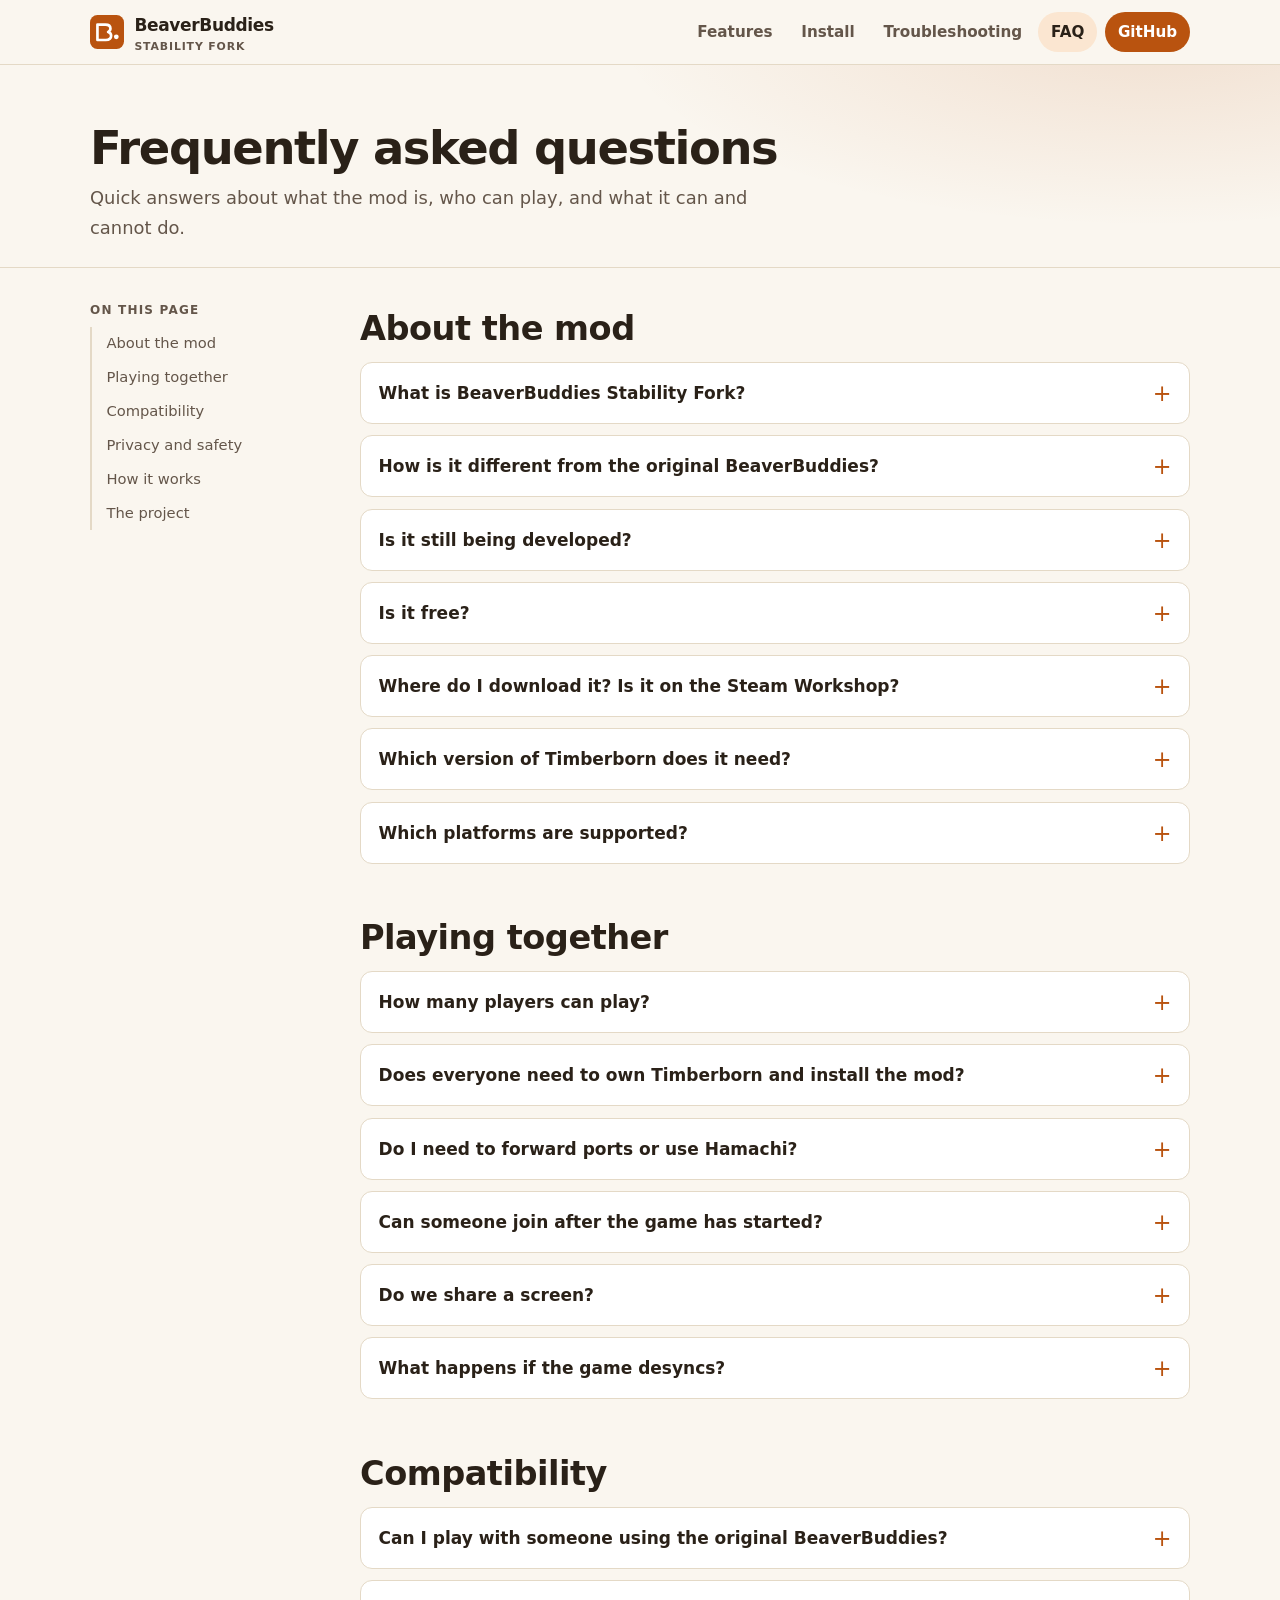
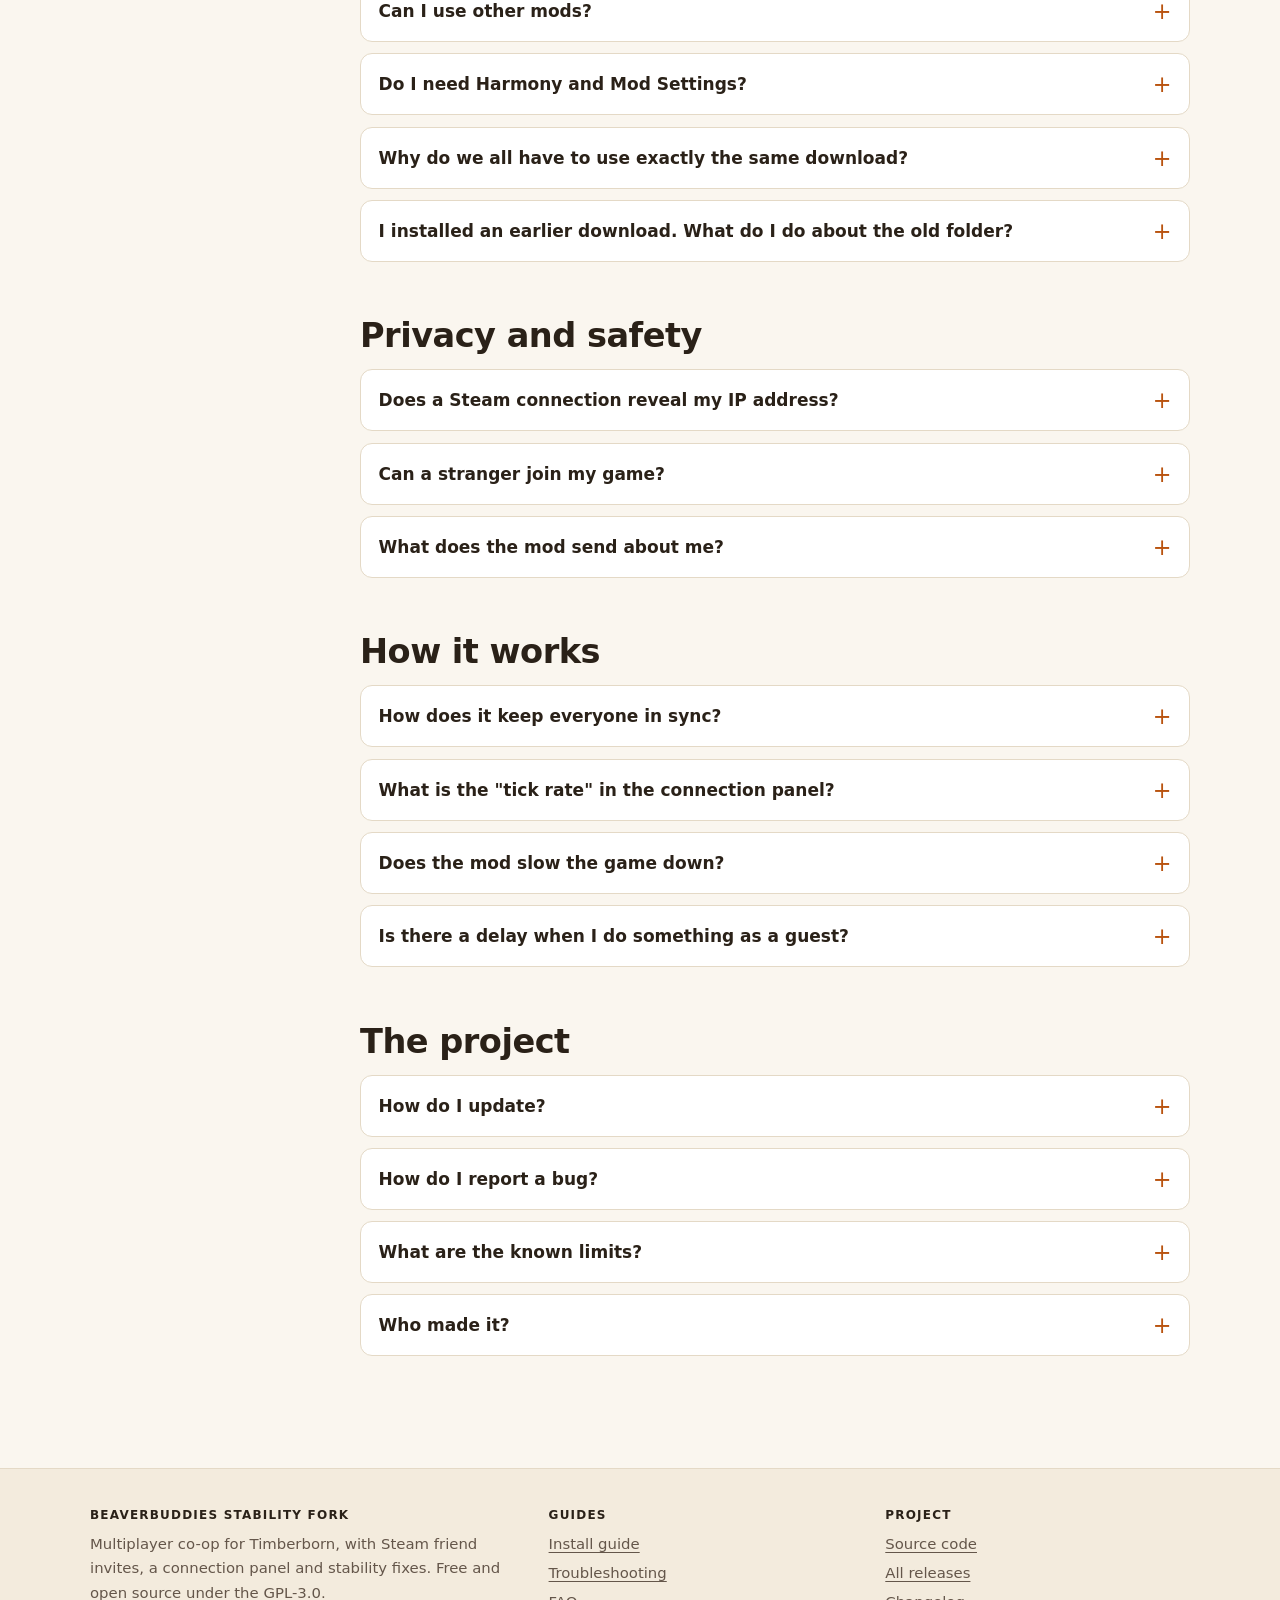
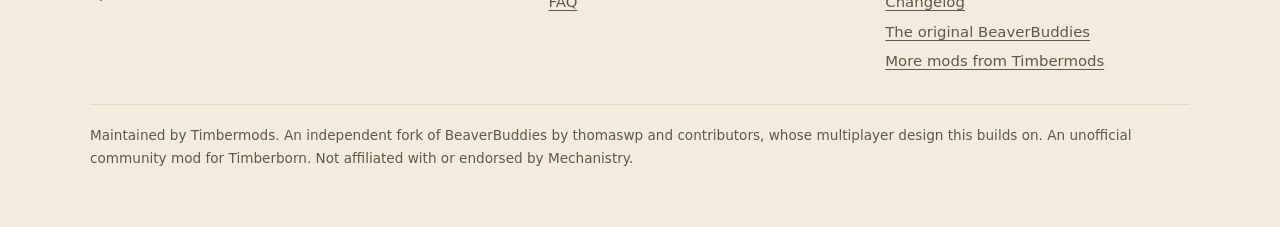
==== docs/faq.html @ 64579607 "Docs: 1.1.13 is the final feature release README (a Feature-complete note and a line under Contribut" ====
<!doctype html>
<html lang="en">
<head>
  <meta charset="utf-8">
  <meta name="viewport" content="width=device-width, initial-scale=1">
  <title>FAQ: BeaverBuddies Stability Fork</title>
  <meta name="description" content="Answers about BeaverBuddies Stability Fork: what it is, how it differs from the original, who can play, compatibility with other mods, privacy, and known limits.">
  <meta name="theme-color" content="#b9530f">
  <link rel="icon" href="assets/favicon.svg" type="image/svg+xml">
  <link rel="stylesheet" href="assets/style.css">
</head>
<body>
<a class="skip" href="#main">Skip to content</a>

<header class="site-header">
  <div class="container header-inner">
    <a class="brand" href="index.html">
      <svg class="brand-mark" viewBox="0 0 64 64" aria-hidden="true"><rect width="64" height="64" rx="14" fill="#b9530f"/><path d="M14 46V18h15c6 0 9.5 3 9.5 7.6 0 3-1.7 5.3-4.4 6.4 3.6 1 5.7 3.6 5.7 7.2 0 5-3.9 7.8-10 7.8H14z" fill="none" stroke="#fff" stroke-width="5" stroke-linejoin="round"/><circle cx="49.5" cy="41" r="4.5" fill="#fff"/></svg>
      <span>BeaverBuddies<small>Stability Fork</small></span>
    </a>
    <nav class="nav" aria-label="Main">
      <a href="index.html">Features</a>
      <a href="install.html">Install</a>
      <a href="troubleshooting.html">Troubleshooting</a>
      <a href="faq.html" aria-current="page">FAQ</a>
      <a class="nav-cta" href="https://github.com/timbermods/BeaverBuddies-Stability-Fork">GitHub</a>
    </nav>
  </div>
</header>

<main id="main">
<div class="page-hero">
  <div class="container">
    <h1>Frequently asked questions</h1>
    <p>Quick answers about what the mod is, who can play, and what it can and cannot do.</p>
  </div>
</div>

<div class="container doc">
  <nav class="toc" aria-label="On this page">
    <h2>On this page</h2>
    <ul>
      <li><a href="#general">About the mod</a></li>
      <li><a href="#playing">Playing together</a></li>
      <li><a href="#compat">Compatibility</a></li>
      <li><a href="#privacy">Privacy and safety</a></li>
      <li><a href="#technical">How it works</a></li>
      <li><a href="#project">The project</a></li>
    </ul>
  </nav>

  <div class="prose">

    <section id="general">
      <h2>About the mod</h2>

      <details class="q">
        <summary>What is BeaverBuddies Stability Fork?</summary>
        <div class="answer">
          <p>It is a multiplayer co-op mod for Timberborn: you and your friends build one colony together, in real time, each with your own camera and interface. It is an independent fork of the original <a href="https://github.com/thomaswp/BeaverBuddies">BeaverBuddies</a> by thomaswp and contributors, and keeps everything the original does.</p>
        </div>
      </details>

      <details class="q">
        <summary>How is it different from the original BeaverBuddies?</summary>
        <div class="answer">
          <ul>
            <li><b>Steam friend invites</b> on Valve's current networking API, with no port forwarding.</li>
            <li>An in-game <b>connection panel</b> with players, ping, sync status and tick rate.</li>
            <li><b>Player activity</b>: teammates' cursors, selection outlines and Viewing / Editing labels, with per-player cursor styling.</li>
            <li><b>Fixes</b> for a water desync that depended on frame rate, an animation crash, random-number, saving and demolition problems, and more.</li>
            <li><b>Clearer failures</b>: a mismatched build is refused before the save is sent, and failed connections and actions end with a plain-language reason.</li>
          </ul>
          <p>The <a href="index.html#stability">home page</a> and the <a href="https://github.com/timbermods/BeaverBuddies-Stability-Fork/blob/main/STABILITY-CHANGELOG.md">changelog</a> have the details, including how well each fix is confirmed.</p>
        </div>
      </details>

      <details class="q">
        <summary>Is it still being developed?</summary>
        <div class="answer">
          <p>It is feature-complete: 1.1.13 is the final feature release. It will still be updated for new Timberborn versions and for bugs that are found, so please <a href="https://github.com/timbermods/BeaverBuddies-Stability-Fork/issues">report problems</a>. New features go into <a href="https://github.com/timbermods/BeaverBuddies-MultiColony">BeaverBuddies MultiColony</a>, which is built on this fork and includes everything it does; with separate colonies off it plays one shared colony. It is a separate mod, still in beta, and should not be enabled alongside this one.</p>
        </div>
      </details>

      <details class="q">
        <summary>Is it free?</summary>
        <div class="answer">
          <p>Yes. It is free and open source under the GNU General Public License v3.0, and the original authorship and license are preserved.</p>
        </div>
      </details>

      <details class="q">
        <summary>Where do I download it? Is it on the Steam Workshop?</summary>
        <div class="answer">
          <p>This fork is distributed through <a href="https://github.com/timbermods/BeaverBuddies-Stability-Fork/releases">GitHub Releases</a> only. It is not on the Steam Workshop or mod.io; the pages you may find there belong to the original project.</p>
        </div>
      </details>

      <details class="q">
        <summary>Which version of Timberborn does it need?</summary>
        <div class="answer">
          <p>It is built and tested against Timberborn <b>1.1.2.4</b>, and needs at least 1.1. Every player installs the same version of the mod and runs the same game version, because the mod compares both when someone joins.</p>
        </div>
      </details>

      <details class="q">
        <summary>Which platforms are supported?</summary>
        <div class="answer">
          <p>It has been tested on <b>Windows with the Steam version</b> of Timberborn. Steam invites need the Steam version. Other stores, macOS and Linux have not been tested by this fork.</p>
        </div>
      </details>
    </section>

    <section id="playing">
      <h2>Playing together</h2>

      <details class="q">
        <summary>How many players can play?</summary>
        <div class="answer">
          <p>It has been tested with <b>two players</b>. Larger groups have not been tried by this fork, so treat them as untested.</p>
        </div>
      </details>

      <details class="q">
        <summary>Does everyone need to own Timberborn and install the mod?</summary>
        <div class="answer">
          <p>Yes. Every player needs their own copy of the game and the same mod download. Only the host needs the save: guests receive a copy of it when they join, stored under <b>Online Games</b>.</p>
        </div>
      </details>

      <details class="q">
        <summary>Do I need to forward ports or use Hamachi?</summary>
        <div class="answer">
          <p>Not with a <b>Steam invite</b>. For a direct IP connection, the default port is 25565 and your router must forward it. A virtual LAN such as Hamachi also works and avoids port forwarding.</p>
        </div>
      </details>

      <details class="q">
        <summary>Can someone join after the game has started?</summary>
        <div class="answer">
          <p>No. Nobody can join once the host chooses <b>Start Game</b>, or once anyone has placed, marked or changed something while the game waited to start. Everyone starts from the same save, and a running game cannot be handed to a newcomer. Save, host again, and invite them.</p>
        </div>
      </details>

      <details class="q">
        <summary>Do we share a screen?</summary>
        <div class="answer">
          <p>No. It is one shared colony, but every player has their own camera and interface. You see teammates' cursors and selections, and you can ping the map.</p>
        </div>
      </details>

      <details class="q">
        <summary>What happens if the game desyncs?</summary>
        <div class="answer">
          <p>The game tells you. The host chooses <b>Save and Rehost</b>, and guests choose <b>Reconnect (wait for Rehost)</b>, which joins the way they joined: a direct IP guest redials the address it used, and a Steam guest joins the host's new Steam lobby if Steam shows it (the host has <b>Allow Friends to Join Directly via Steam</b> on); otherwise a Steam guest accepts the host's new invite. This fork removes many known causes of desyncs, but it cannot promise none, so keep backups of your saves. See <a href="troubleshooting.html#desync">Troubleshooting</a>.</p>
        </div>
      </details>
    </section>

    <section id="compat">
      <h2>Compatibility</h2>

      <details class="q">
        <summary>Can I play with someone using the original BeaverBuddies?</summary>
        <div class="answer">
          <p>No. Every player must run the exact same build, so a mixed session is refused. The original and this fork also share a mod ID, so you cannot have both installed at once.</p>
        </div>
      </details>

      <details class="q">
        <summary>Can I use other mods?</summary>
        <div class="answer">
          <p>Yes, but every player should have the same mods at the same versions. When someone joins, both players are shown a warning if their mod lists differ, naming the mods that are on only one computer or at different versions. It is only a warning: mods that only change the interface are usually harmless, but a mod that changes the simulation will make the games drift apart, and a guest missing a mod that sends its own multiplayer actions (MixedStorage, for example) is stopped at the first such action, with the mod named. Settings that affect the simulation (for example <b>Reduce the number of forced pauses</b>) are not compared and should match too. See <a href="troubleshooting.html#mods-differ">Troubleshooting</a>.</p>
        </div>
      </details>

      <details class="q">
        <summary>Do I need Harmony and Mod Settings?</summary>
        <div class="answer">
          <p>Yes, both. Get them from the <a href="install.html#requirements">install guide</a>.</p>
        </div>
      </details>

      <details class="q">
        <summary>Why do we all have to use exactly the same download?</summary>
        <div class="answer">
          <p>The game must play out identically on every computer, and even a rebuilt copy of the same version can differ. So when someone joins, the mod compares the game version, its own version and its own files, and refuses any difference before the save is sent.</p>
        </div>
      </details>

      <details class="q">
        <summary>I installed an earlier download. What do I do about the old folder?</summary>
        <div class="answer">
          <p>Earlier downloads used a folder named <code>BeaverBuddies-StabilityPreview</code>. Delete it from <code>Documents\Timberborn\Mods</code> before you copy in the new <code>BeaverBuddies-Stability-Fork</code> folder. The two share a mod ID, so having both would conflict.</p>
        </div>
      </details>
    </section>

    <section id="privacy">
      <h2>Privacy and safety</h2>

      <details class="q">
        <summary>Does a Steam connection reveal my IP address?</summary>
        <div class="answer">
          <p>Connections go directly between players when Steam can find a route and are otherwise relayed through Steam's network. Valve documents that relaying keeps players' IP addresses hidden from each other. With a <b>direct IP</b> connection, the host's address is shared with the players you give it to.</p>
        </div>
      </details>

      <details class="q">
        <summary>Can a stranger join my game?</summary>
        <div class="answer">
          <p>Not over Steam. The host opens a friends-only lobby and only accepts players who joined it, so someone who knows your Steam ID cannot connect. Over direct IP, anyone with your address and port can try to connect until you start the game, so share it only with people you trust.</p>
        </div>
      </details>

      <details class="q">
        <summary>What does the mod send about me?</summary>
        <div class="answer">
          <p>Other players in your session receive your game actions and, if <b>Player activity indicators</b> is on, your cursor position, selection, recent building edits and the display name and color you chose. This fork's builds contain no bug-report upload token, so the <b>Post Bug Report</b> button does not upload anything, and diagnostic files are written only to your own computer.</p>
        </div>
      </details>
    </section>

    <section id="technical">
      <h2>How it works</h2>

      <details class="q">
        <summary>How does it keep everyone in sync?</summary>
        <div class="answer">
          <p>Everyone starts from the same save. Every action is sent to the host, which decides the tick it happens on and sends it to everyone. Because the game is deterministic, the same save and the same actions on the same ticks play out identically on every computer. The <a href="index.html#how-it-works">home page</a> explains it in a minute, and the <a href="https://github.com/thomaswp/BeaverBuddies/wiki/How-does-it-work%3F">original project's wiki</a> goes deeper.</p>
        </div>
      </details>

      <details class="q">
        <summary>What is the "tick rate" in the connection panel?</summary>
        <div class="answer">
          <p>How many simulation ticks per second the game is running right now, averaged over about three seconds. It is around 1.7 at normal speed, rises with game speed, and drops to 0 when paused.</p>
        </div>
      </details>

      <details class="q">
        <summary>Does the mod slow the game down?</summary>
        <div class="answer">
          <p>Normal play has little overhead, and this fork has trimmed some of the work the mod does every tick and every frame. The one big exception is <b>Always Use Detailed Logging</b>, which records a lot of extra detail for diagnosing desyncs. Leave it off unless you are hunting a desync.</p>
        </div>
      </details>

      <details class="q">
        <summary>Is there a delay when I do something as a guest?</summary>
        <div class="answer">
          <p>A little. A guest's action goes to the host, which schedules it on a tick and sends it back, so it appears a short moment after you click. This fork removes about half a tick of that delay (roughly 0.3 seconds at normal speed) by sending your actions immediately, and over Steam the delay no longer grows as the game speeds up.</p>
        </div>
      </details>
    </section>

    <section id="project">
      <h2>The project</h2>

      <details class="q">
        <summary>How do I update?</summary>
        <div class="answer">
          <p>Download the new zip, close the game, and replace the <code>BeaverBuddies-Stability-Fork</code> folder (delete the old <code>BeaverBuddies-StabilityPreview</code> folder too if you still have it). Everyone updates together, because different builds will not join each other.</p>
        </div>
      </details>

      <details class="q">
        <summary>How do I report a bug?</summary>
        <div class="answer">
          <p>Open an issue on the <a href="https://github.com/timbermods/BeaverBuddies-Stability-Fork/issues">project's GitHub page</a> and attach both players' <code>Player.log</code>. <a href="troubleshooting.html#logs">Collecting logs</a> explains where to find them.</p>
        </div>
      </details>

      <details class="q">
        <summary>What are the known limits?</summary>
        <div class="answer">
          <ul>
            <li>Every player installs the same version of the mod (the same download) and runs the same game version. Other mods should match (you get a warning when they do not), and settings are not compared.</li>
            <li>Nobody can join after <b>Start Game</b>, or once something has been placed, marked or changed while the game waited to start.</li>
            <li>Desyncs can still happen.</li>
            <li>Tested with two players on Windows and Steam only.</li>
            <li>Text added by this fork is English only. Other languages show the English text for those strings.</li>
            <li>One fix, for a demolition selection that includes already-demolished buildings, has automated tests but has not been confirmed in a live session, and the situations the 1.1.12 fixes are for have not been set up on purpose in play (see the <a href="https://github.com/timbermods/BeaverBuddies-Stability-Fork/blob/main/STABILITY-CHANGELOG.md">changelog</a>).</li>
          </ul>
        </div>
      </details>

      <details class="q">
        <summary>Who made it?</summary>
        <div class="answer">
          <p>The multiplayer design and most of the code come from the original <a href="https://github.com/thomaswp/BeaverBuddies">BeaverBuddies</a> by thomaswp and contributors. This fork is maintained by <a href="https://github.com/timbermods">Timbermods</a>. It is an unofficial community mod for Timberborn and is not affiliated with or endorsed by Mechanistry.</p>
        </div>
      </details>
    </section>

  </div>
</div>
</main>

<footer class="site-footer">
  <div class="container">
    <div class="footer-grid">
      <div>
        <h2>BeaverBuddies Stability Fork</h2>
        <p>Multiplayer co-op for Timberborn, with Steam friend invites, a connection panel and stability fixes. Free and open source under the GPL-3.0.</p>
      </div>
      <div>
        <h2>Guides</h2>
        <ul>
          <li><a href="install.html">Install guide</a></li>
          <li><a href="troubleshooting.html">Troubleshooting</a></li>
          <li><a href="faq.html">FAQ</a></li>
        </ul>
      </div>
      <div>
        <h2>Project</h2>
        <ul>
          <li><a href="https://github.com/timbermods/BeaverBuddies-Stability-Fork">Source code</a></li>
          <li><a href="https://github.com/timbermods/BeaverBuddies-Stability-Fork/releases">All releases</a></li>
          <li><a href="https://github.com/timbermods/BeaverBuddies-Stability-Fork/blob/main/STABILITY-CHANGELOG.md">Changelog</a></li>
          <li><a href="https://github.com/thomaswp/BeaverBuddies">The original BeaverBuddies</a></li>
          <li><a href="https://timbermods.github.io/">More mods from Timbermods</a></li>
        </ul>
      </div>
    </div>
    <p class="fineprint">Maintained by Timbermods. An independent fork of BeaverBuddies by thomaswp and contributors, whose multiplayer design this builds on. An unofficial community mod for Timberborn. Not affiliated with or endorsed by Mechanistry.</p>
  </div>
</footer>
<script src="assets/release.js" defer data-repo="timbermods/BeaverBuddies-Stability-Fork" data-asset="^BeaverBuddies-Stability-Fork-[\d.]+\.zip$"></script>
</body>
</html>
---- docs/assets/style.css ----
/* BeaverBuddies Stability Fork: project site. No external fonts, scripts or images. */

:root {
  --bg: #faf6ef;
  --bg-tint: #f3ebdd;
  --surface: #ffffff;
  --ink: #2a2118;
  --muted: #64564a;
  --line: #e4d9c6;
  --accent: #b9530f;
  --accent-hover: #9c440a;
  --on-accent: #ffffff;
  --accent-soft: #fbe6d1;
  --water: #17707f;
  --water-soft: #d9eef1;
  --good: #23803f;
  --warn: #9a6a08;
  --bad: #b93526;
  --shadow: 0 1px 2px rgba(60, 40, 15, .06), 0 8px 28px rgba(60, 40, 15, .08);
  --radius: 14px;
  --font: system-ui, -apple-system, "Segoe UI", Roboto, "Helvetica Neue", Arial, sans-serif;
  --mono: ui-monospace, "Cascadia Code", "SF Mono", Consolas, "Liberation Mono", monospace;
  color-scheme: light;
}

@media (prefers-color-scheme: dark) {
  :root {
    --bg: #15110d;
    --bg-tint: #1c1610;
    --surface: #211a13;
    --ink: #f4ecdf;
    --muted: #b8a893;
    --line: #382e23;
    --accent: #f0903a;
    --accent-hover: #ffa452;
    --on-accent: #1b1006;
    --accent-soft: #3a2513;
    --water: #63bfd0;
    --water-soft: #14343a;
    --good: #5fc27f;
    --warn: #e0b04a;
    --bad: #ef7b6c;
    --shadow: 0 1px 2px rgba(0, 0, 0, .4), 0 10px 30px rgba(0, 0, 0, .35);
    color-scheme: dark;
  }
}

*, *::before, *::after { box-sizing: border-box; }

html { scroll-behavior: smooth; scroll-padding-top: 88px; -webkit-text-size-adjust: 100%; }
@media (prefers-reduced-motion: reduce) { html { scroll-behavior: auto; } * { transition: none !important; animation: none !important; } }

body {
  margin: 0;
  background: var(--bg);
  color: var(--ink);
  font: 17px/1.65 var(--font);
  -webkit-font-smoothing: antialiased;
}

img, svg { max-width: 100%; }
a { color: var(--accent); text-underline-offset: 3px; text-decoration-thickness: 1px; }
a:hover { color: var(--accent-hover); }
:focus-visible { outline: 3px solid var(--water); outline-offset: 3px; border-radius: 6px; }

h1, h2, h3, h4 { line-height: 1.2; letter-spacing: -.015em; margin: 0 0 .5em; }
h1 { font-size: clamp(2.3rem, 5.2vw, 3.6rem); font-weight: 800; letter-spacing: -.03em; }
h2 { font-size: clamp(1.6rem, 3.2vw, 2.1rem); font-weight: 750; }
h3 { font-size: 1.2rem; font-weight: 700; }
p { margin: 0 0 1em; }
ul, ol { margin: 0 0 1em; padding-left: 1.3em; }
li { margin-bottom: .35em; }
hr { border: 0; border-top: 1px solid var(--line); margin: 2.5rem 0; }

code, kbd {
  font-family: var(--mono);
  font-size: .88em;
  background: var(--bg-tint);
  border: 1px solid var(--line);
  border-radius: 6px;
  padding: .1em .4em;
  overflow-wrap: anywhere;
}
kbd { border-bottom-width: 2px; }
pre {
  margin: 0 0 1em;
  padding: 1rem 1.1rem;
  background: var(--bg-tint);
  border: 1px solid var(--line);
  border-radius: 10px;
  overflow-x: auto;
  font: .9rem/1.55 var(--mono);
}
pre code { background: none; border: 0; padding: 0; font-size: inherit; overflow-wrap: normal; }

.container { width: min(1100px, 100% - 2rem); margin-inline: auto; }
.narrow { width: min(1100px, 100% - 2rem); margin-inline: auto; }
.narrow > * { max-width: 760px; }
.skip { position: absolute; left: -999px; top: 8px; background: var(--accent); color: var(--on-accent); padding: .6rem 1rem; border-radius: 8px; z-index: 100; }
.skip:focus { left: 8px; }

/* ---------- header ---------- */
.site-header {
  position: sticky; top: 0; z-index: 50;
  background: color-mix(in srgb, var(--bg) 88%, transparent);
  backdrop-filter: saturate(1.4) blur(10px);
  -webkit-backdrop-filter: saturate(1.4) blur(10px);
  border-bottom: 1px solid var(--line);
}
.header-inner { display: flex; align-items: center; gap: 1rem 2rem; padding: .7rem 0; flex-wrap: wrap; }
.brand { display: flex; align-items: center; gap: .65rem; text-decoration: none; color: var(--ink); font-weight: 800; letter-spacing: -.02em; }
.brand:hover { color: var(--ink); }
.brand-mark { width: 34px; height: 34px; flex: none; }
.brand small { display: block; font-weight: 600; font-size: .68rem; letter-spacing: .08em; text-transform: uppercase; color: var(--muted); line-height: 1; margin-top: 3px; }
.nav { display: flex; gap: .2rem; margin-left: auto; align-items: center; flex-wrap: wrap; }
.nav a { color: var(--muted); text-decoration: none; padding: .45rem .8rem; border-radius: 999px; font-weight: 600; font-size: .95rem; }
.nav a:hover { color: var(--ink); background: var(--bg-tint); }
.nav a[aria-current="page"] { color: var(--ink); background: var(--accent-soft); }
.nav .nav-cta { background: var(--accent); color: var(--on-accent); margin-left: .3rem; }
.nav .nav-cta:hover { background: var(--accent-hover); color: var(--on-accent); }

/* ---------- buttons ---------- */
.btn {
  display: inline-flex; align-items: center; gap: .55rem;
  padding: .8rem 1.35rem; border-radius: 12px; font-weight: 700; text-decoration: none;
  border: 1px solid transparent; font-size: 1rem; line-height: 1.2; cursor: pointer;
  transition: background .15s, transform .15s, border-color .15s;
}
.btn-primary { background: var(--accent); color: var(--on-accent); box-shadow: 0 6px 18px color-mix(in srgb, var(--accent) 35%, transparent); }
.btn-primary:hover { background: var(--accent-hover); color: var(--on-accent); transform: translateY(-1px); }
.btn-secondary { background: var(--surface); color: var(--ink); border-color: var(--line); }
.btn-secondary:hover { border-color: var(--accent); color: var(--ink); transform: translateY(-1px); }
.btn svg { width: 1.1em; height: 1.1em; }
.btn-row { display: flex; flex-wrap: wrap; gap: .75rem; }

/* ---------- hero ---------- */
.hero {
  position: relative; overflow: hidden;
  padding: clamp(2.5rem, 7vw, 5.5rem) 0 clamp(2.5rem, 6vw, 4.5rem);
  background:
    radial-gradient(60rem 28rem at 85% -10%, color-mix(in srgb, var(--accent) 18%, transparent), transparent 70%),
    radial-gradient(40rem 24rem at -10% 110%, color-mix(in srgb, var(--water) 16%, transparent), transparent 70%),
    var(--bg);
}
.hero-grid { display: grid; grid-template-columns: 1.1fr .9fr; gap: clamp(1.5rem, 5vw, 4rem); align-items: center; }
.eyebrow { display: inline-flex; align-items: center; gap: .5rem; font-size: .8rem; font-weight: 750; letter-spacing: .09em; text-transform: uppercase; color: var(--accent); margin-bottom: 1rem; }
.eyebrow::before { content: ""; width: 26px; height: 2px; background: currentColor; border-radius: 2px; }
.lede { font-size: 1.2rem; color: var(--muted); max-width: 40ch; }
.hero .lede { max-width: 46ch; margin-bottom: 1.6rem; }
.hero-note { margin-top: 1.1rem; font-size: .92rem; color: var(--muted); }

/* ---------- facts strip ---------- */
.facts { background: var(--surface); border-block: 1px solid var(--line); }
.facts ul { list-style: none; margin: 0; padding: 1.1rem 0; display: grid; grid-template-columns: repeat(auto-fit, minmax(170px, 1fr)); gap: 1rem 1.5rem; }
.facts li { margin: 0; }
.facts b { display: block; font-size: 1.05rem; }
.facts span { font-size: .85rem; color: var(--muted); }

/* ---------- sections ---------- */
section { padding: clamp(2.5rem, 6vw, 4.5rem) 0; }
.section-head { max-width: 62ch; margin-bottom: 2rem; }
.section-head p { color: var(--muted); font-size: 1.08rem; margin: 0; }
.tint { background: var(--bg-tint); border-block: 1px solid var(--line); }

.grid { display: grid; gap: 1.1rem; }
.grid-3 { grid-template-columns: repeat(3, minmax(0, 1fr)); }
@media (max-width: 900px) { .grid-3 { grid-template-columns: repeat(2, minmax(0, 1fr)); } }
@media (max-width: 600px) { .grid-3 { grid-template-columns: minmax(0, 1fr); } }
.grid-2 { grid-template-columns: repeat(auto-fit, minmax(300px, 1fr)); }

.card {
  background: var(--surface); border: 1px solid var(--line); border-radius: var(--radius);
  padding: 1.4rem 1.4rem 1.2rem; box-shadow: var(--shadow);
}
.card h3 { margin-top: .9rem; margin-bottom: .4rem; }
.card p { color: var(--muted); margin: 0; font-size: .98rem; }
.icon { width: 44px; height: 44px; border-radius: 12px; display: grid; place-items: center; background: var(--accent-soft); color: var(--accent); }
.icon svg { width: 24px; height: 24px; }
.icon.water { background: var(--water-soft); color: var(--water); }

/* numbered steps */
.steps { list-style: none; counter-reset: step; padding: 0; margin: 0 0 1.5rem; display: grid; gap: 1rem; }
.steps > li { counter-increment: step; position: relative; padding: 1.1rem 1.2rem 1.1rem 4rem; background: var(--surface); border: 1px solid var(--line); border-radius: var(--radius); margin: 0; }
.steps > li::before {
  content: counter(step); position: absolute; left: 1.05rem; top: .85rem;
  width: 2.1rem; height: 2.1rem; border-radius: 50%; display: grid; place-items: center;
  background: var(--accent); color: var(--on-accent); font-weight: 800;
}
.steps > li > :last-child { margin-bottom: 0; }
.steps h3 { margin: 0 0 .25rem; font-size: 1.08rem; }
.steps.compact > li { padding: .9rem 1rem .9rem 3.6rem; }
.steps.compact > li::before { top: .55rem; }
.steps.horizontal { grid-template-columns: repeat(auto-fit, minmax(240px, 1fr)); }
.steps.horizontal > li { padding: 4rem 1.2rem 1.2rem; }
.steps.horizontal > li::before { top: 1.1rem; left: 1.2rem; }

/* callouts */
.callout { border: 1px solid var(--line); border-left: 4px solid var(--water); background: var(--surface); border-radius: 10px; padding: .9rem 1.1rem; margin: 0 0 1.2rem; }
.callout > :last-child { margin-bottom: 0; }
.callout strong.label { display: block; font-size: .78rem; letter-spacing: .08em; text-transform: uppercase; color: var(--water); margin-bottom: .2rem; }
.callout.warn { border-left-color: var(--warn); }
.callout.warn strong.label { color: var(--warn); }
.callout.tip { border-left-color: var(--good); }
.callout.tip strong.label { color: var(--good); }

/* chips */
.chip { display: inline-block; font-size: .72rem; font-weight: 750; letter-spacing: .05em; text-transform: uppercase; padding: .15rem .55rem; border-radius: 999px; border: 1px solid currentColor; vertical-align: middle; white-space: nowrap; }
.chip.ok { color: var(--good); }
.chip.tested { color: var(--water); }

/* tables */
.table-wrap { overflow-x: auto; margin: 0 0 1.4rem; border: 1px solid var(--line); border-radius: 12px; background: var(--surface); }
table { border-collapse: collapse; width: 100%; min-width: 520px; font-size: .96rem; }
th, td { text-align: left; padding: .7rem .95rem; border-bottom: 1px solid var(--line); vertical-align: top; }
th { background: var(--bg-tint); font-size: .8rem; letter-spacing: .06em; text-transform: uppercase; color: var(--muted); }
tr:last-child td { border-bottom: 0; }

/* ---------- connection panel screenshot ---------- */
.panel-demo { justify-self: center; width: min(100%, 360px); margin: 0; }
.panel-shot {
  display: block; width: 100%; height: auto;
  border: 1px solid rgba(255, 255, 255, .14); border-radius: 12px; box-shadow: 0 18px 50px rgba(0, 0, 0, .35);
}
.demo-caption { margin: .7rem .2rem 0; font-size: .82rem; color: var(--muted); text-align: center; }

/* ---------- prose pages ---------- */
.page-hero { padding: clamp(2rem, 5vw, 3.5rem) 0 1.5rem; background: radial-gradient(48rem 18rem at 90% -20%, color-mix(in srgb, var(--accent) 14%, transparent), transparent 70%), var(--bg); border-bottom: 1px solid var(--line); }
.page-hero h1 { font-size: clamp(2rem, 4.4vw, 2.9rem); margin-bottom: .4rem; }
.page-hero p { color: var(--muted); font-size: 1.12rem; max-width: 60ch; margin: 0; }
.doc { display: grid; grid-template-columns: minmax(0, 1fr); gap: 2.5rem; padding: 2.2rem 0 4rem; }
@media (min-width: 980px) { .doc { grid-template-columns: 230px minmax(0, 1fr); } }
.toc { position: sticky; top: 92px; align-self: start; font-size: .92rem; }
.toc h2 { font-size: .75rem; letter-spacing: .1em; text-transform: uppercase; color: var(--muted); margin-bottom: .6rem; }
.toc ul { list-style: none; margin: 0; padding: 0; border-left: 2px solid var(--line); }
.toc li { margin: 0; }
.toc a { display: block; padding: .3rem .9rem; color: var(--muted); text-decoration: none; margin-left: -2px; border-left: 2px solid transparent; }
.toc a:hover { color: var(--ink); border-left-color: var(--accent); }
@media (max-width: 979px) { .toc { position: static; background: var(--surface); border: 1px solid var(--line); border-radius: 12px; padding: 1rem 1.2rem; } .toc ul { columns: 2; border: 0; } .toc a { padding: .25rem 0; margin: 0; border: 0; } }
.prose { min-width: 0; }
.prose > section { padding: 0; margin-bottom: 3rem; }
.prose h2 { padding-top: .4rem; margin-bottom: .8rem; }
.prose h3 { margin-top: 1.6rem; }
.prose .lead { font-size: 1.1rem; color: var(--muted); }

.path { display: flex; align-items: center; gap: .6rem; flex-wrap: wrap; margin: 0 0 1em; }
.path code { flex: 1 1 auto; padding: .55rem .8rem; font-size: .9rem; }
.copy { font: 600 .82rem var(--font); padding: .5rem .8rem; border-radius: 8px; border: 1px solid var(--line); background: var(--surface); color: var(--ink); cursor: pointer; }
.copy:hover { border-color: var(--accent); }

/* FAQ / troubleshooting accordions */
details.q { background: var(--surface); border: 1px solid var(--line); border-radius: 12px; margin: 0 0 .7rem; }
details.q > summary { cursor: pointer; padding: 1rem 3rem 1rem 1.1rem; font-weight: 700; list-style: none; position: relative; }
details.q > summary::-webkit-details-marker { display: none; }
details.q > summary::after { content: "+"; position: absolute; right: 1.1rem; top: 50%; transform: translateY(-50%); font-size: 1.4rem; font-weight: 500; color: var(--accent); }
details.q[open] > summary::after { content: "\2212"; }
details.q > summary:hover { color: var(--accent); }
details.q .answer { padding: 0 1.1rem 1rem; color: var(--ink); }
details.q .answer > :last-child { margin-bottom: 0; }
.answer .sub { margin: 1rem 0 .25rem; font-size: .8rem; font-weight: 700; letter-spacing: .08em; text-transform: uppercase; color: var(--muted); }
.answer p { color: var(--ink); }

.cta-band { background: linear-gradient(135deg, #bd5a12, #8a3c08); color: #fff; border-radius: 20px; padding: clamp(1.6rem, 4vw, 2.6rem); display: flex; flex-wrap: wrap; align-items: center; gap: 1.2rem 2rem; }
.cta-band h2 { margin: 0 0 .25rem; color: inherit; }
.cta-band p { margin: 0; opacity: .92; }
.cta-band .btn-row { margin-left: auto; }
.cta-band .btn-primary { background: #fff; color: #7a3406; box-shadow: none; }
.cta-band .btn-primary:hover { background: #fff3e6; color: #7a3406; }
.cta-band .btn-secondary { background: transparent; color: #fff; border-color: rgba(255, 255, 255, .55); }
.cta-band .btn-secondary:hover { border-color: #fff; color: #fff; }

/* ---------- footer ---------- */
.site-footer { border-top: 1px solid var(--line); background: var(--bg-tint); padding: 2.4rem 0 2.8rem; font-size: .93rem; color: var(--muted); }
.footer-grid { display: grid; grid-template-columns: 1.4fr repeat(2, 1fr); gap: 1.5rem 2rem; }
@media (max-width: 700px) { .footer-grid { grid-template-columns: 1fr; } }
.site-footer h2 { font-size: .75rem; letter-spacing: .1em; text-transform: uppercase; margin-bottom: .6rem; color: var(--ink); }
.site-footer ul { list-style: none; margin: 0; padding: 0; }
.site-footer li { margin-bottom: .3rem; }
.site-footer a { color: var(--muted); }
.site-footer a:hover { color: var(--accent); }
.fineprint { margin-top: 1.6rem; padding-top: 1.2rem; border-top: 1px solid var(--line); font-size: .85rem; }

/* ---------- responsive ---------- */
@media (max-width: 860px) {
  .hero-grid { grid-template-columns: 1fr; }
  .panel-demo { order: 2; }
}
@media (max-width: 620px) {
  body { font-size: 16.5px; }
  .header-inner { padding: .55rem 0; }
  .nav { margin-left: 0; width: 100%; gap: .1rem; overflow-x: auto; flex-wrap: nowrap; padding-bottom: .2rem; }
  .nav a { padding: .4rem .7rem; white-space: nowrap; }
  .cta-band .btn-row { margin-left: 0; }
  html { scroll-padding-top: 132px; } /* the header is two rows tall on phones */
  .btn-row { width: 100%; }
  .btn-row .btn { flex: 1 1 100%; justify-content: center; }
  .nav { scrollbar-width: thin; }
}

/* Release script: a note on text that was written for an older release */
.pinned-note { font-size: .9rem; color: var(--muted); border-top: 1px solid var(--line); padding-top: .5rem; margin: .8rem 0 0; }
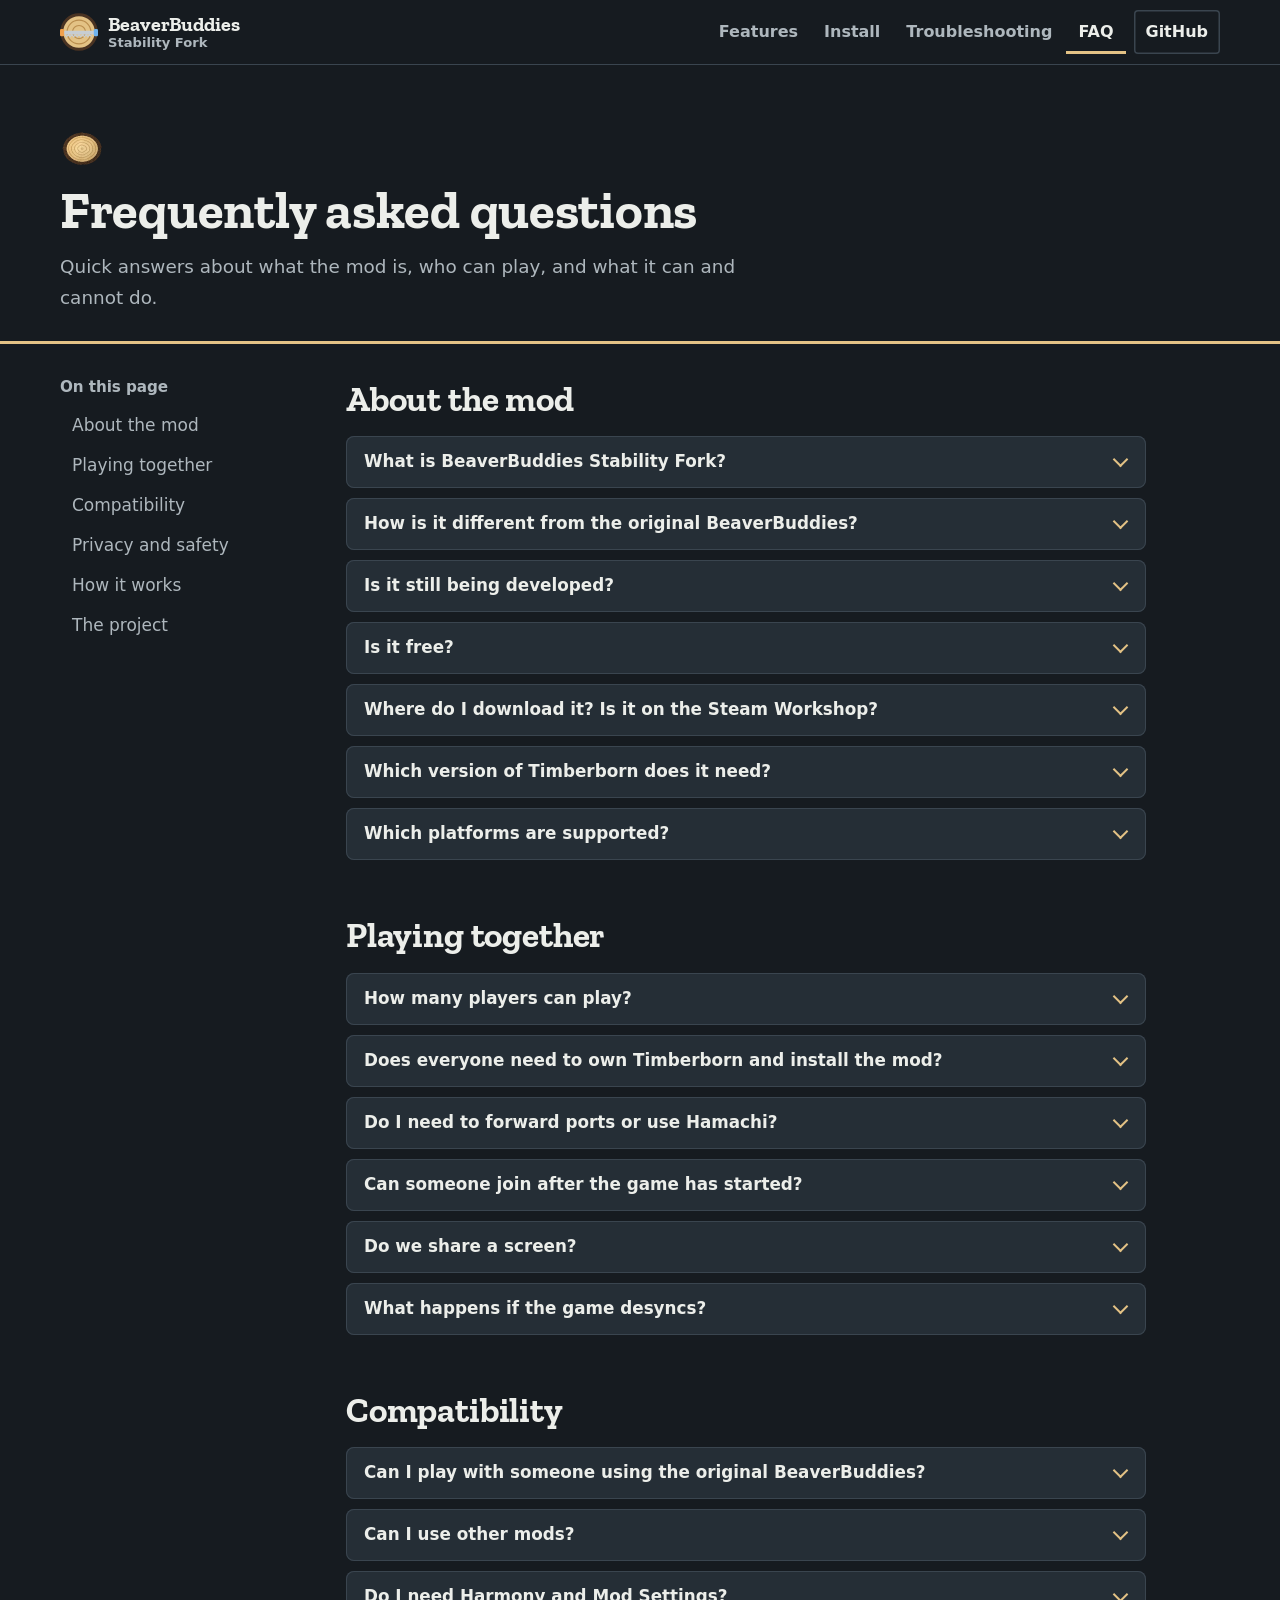
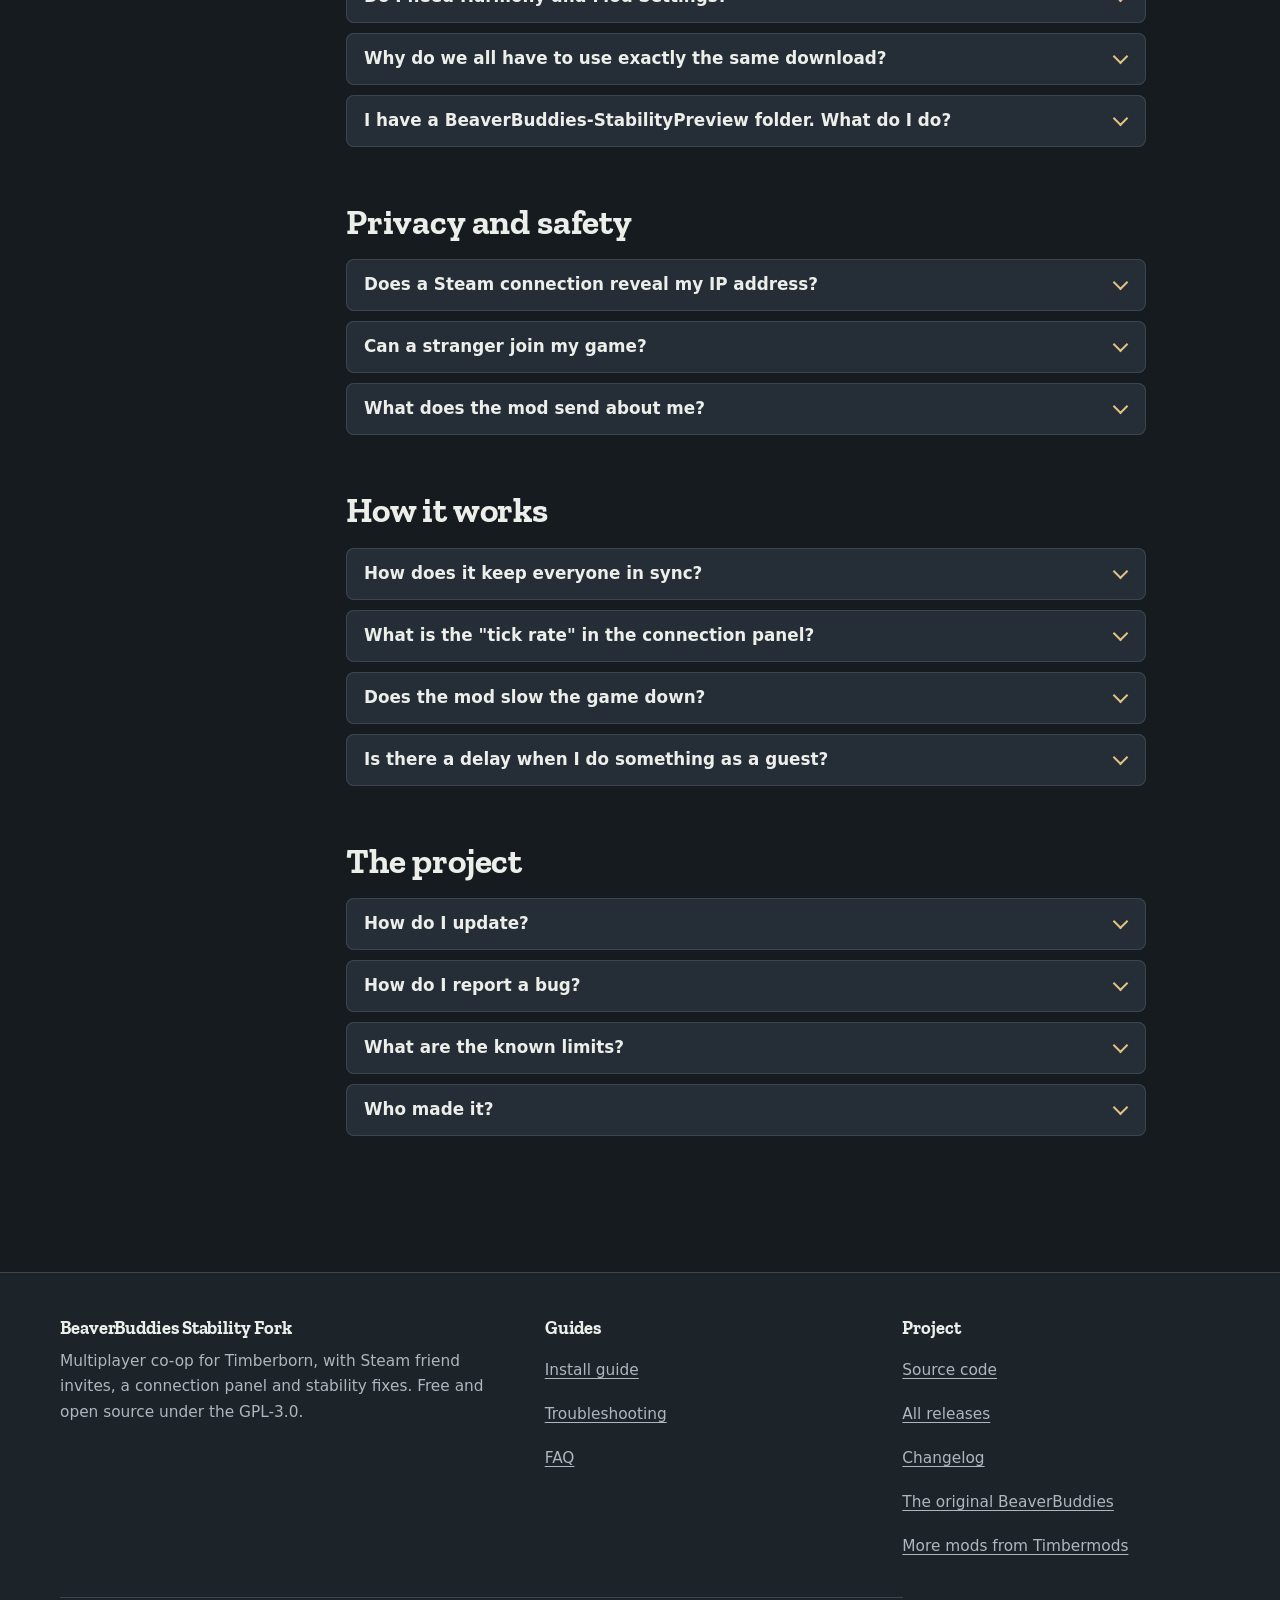
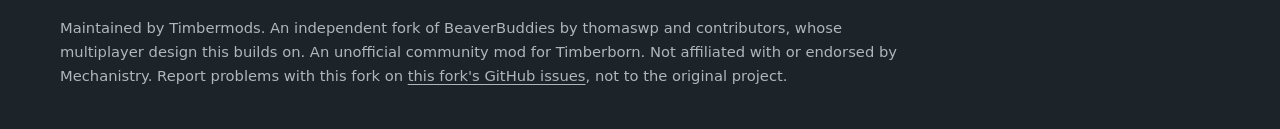
==== commit 91be62e3: "Website redesign: the Crosscut Saw Team The site is rebuilt as a two-person crosscut saw: blued-stee" ====
--- a/docs/faq.html
+++ b/docs/faq.html
@@ -5,8 +5,9 @@
   <meta name="viewport" content="width=device-width, initial-scale=1">
   <title>FAQ: BeaverBuddies Stability Fork</title>
   <meta name="description" content="Answers about BeaverBuddies Stability Fork: what it is, how it differs from the original, who can play, compatibility with other mods, privacy, and known limits.">
-  <meta name="theme-color" content="#b9530f">
+  <meta name="theme-color" content="#161b20">
   <link rel="icon" href="assets/favicon.svg" type="image/svg+xml">
+  <link rel="preload" href="assets/fonts/zilla-slab-latin-700.woff2" as="font" type="font/woff2" crossorigin>
   <link rel="stylesheet" href="assets/style.css">
 </head>
 <body>
@@ -15,7 +16,7 @@
 <header class="site-header">
   <div class="container header-inner">
     <a class="brand" href="index.html">
-      <svg class="brand-mark" viewBox="0 0 64 64" aria-hidden="true"><rect width="64" height="64" rx="14" fill="#b9530f"/><path d="M14 46V18h15c6 0 9.5 3 9.5 7.6 0 3-1.7 5.3-4.4 6.4 3.6 1 5.7 3.6 5.7 7.2 0 5-3.9 7.8-10 7.8H14z" fill="none" stroke="#fff" stroke-width="5" stroke-linejoin="round"/><circle cx="49.5" cy="41" r="4.5" fill="#fff"/></svg>
+      <svg class="brand-mark" viewBox="0 0 64 64" aria-hidden="true"><circle cx="32" cy="32" r="29" fill="#e3c285" stroke="#4a3322" stroke-width="5"/><circle cx="32" cy="32" r="20" fill="none" stroke="#b98d4e" stroke-width="2"/><circle cx="32" cy="32" r="11" fill="none" stroke="#b98d4e" stroke-width="2"/><path d="M4 30h56v6H4z" fill="#c7cdd2"/><path d="M8 36l3 4 3-4 3 4 3-4 3 4 3-4 3 4 3-4 3 4 3-4 3 4 3-4 3 4 3-4 3 4" fill="none" stroke="#c7cdd2" stroke-width="2"/><rect x="0" y="27" width="7" height="12" rx="2" fill="#f0a04b"/><rect x="57" y="27" width="7" height="12" rx="2" fill="#6fb3ee"/></svg>
       <span>BeaverBuddies<small>Stability Fork</small></span>
     </a>
     <nav class="nav" aria-label="Main">
@@ -31,6 +32,7 @@
 <main id="main">
 <div class="page-hero">
   <div class="container">
+    <span class="round" aria-hidden="true"></span>
     <h1>Frequently asked questions</h1>
     <p>Quick answers about what the mod is, who can play, and what it can and cannot do.</p>
   </div>
@@ -78,7 +80,7 @@
       <details class="q">
         <summary>Is it still being developed?</summary>
         <div class="answer">
-          <p>It is feature-complete: 1.1.13 is the final feature release. It will still be updated for new Timberborn versions and for bugs that are found, so please <a href="https://github.com/timbermods/BeaverBuddies-Stability-Fork/issues">report problems</a>. New features go into <a href="https://github.com/timbermods/BeaverBuddies-MultiColony">BeaverBuddies MultiColony</a>, which is built on this fork and includes everything it does; with separate colonies off it plays one shared colony. It is a separate mod, still in beta, and should not be enabled alongside this one.</p>
+          <p>It gets bug fixes and updates for new Timberborn versions, but no new features, so please <a href="https://github.com/timbermods/BeaverBuddies-Stability-Fork/issues">report problems</a>. New features go into <a href="https://github.com/timbermods/BeaverBuddies-MultiColony">BeaverBuddies MultiColony</a>, which includes everything here and can also give each player their own colony. It's still in beta; don't enable both mods at once.</p>
         </div>
       </details>
 
@@ -189,9 +191,9 @@
       </details>
 
       <details class="q">
-        <summary>I installed an earlier download. What do I do about the old folder?</summary>
-        <div class="answer">
-          <p>Earlier downloads used a folder named <code>BeaverBuddies-StabilityPreview</code>. Delete it from <code>Documents\Timberborn\Mods</code> before you copy in the new <code>BeaverBuddies-Stability-Fork</code> folder. The two share a mod ID, so having both would conflict.</p>
+        <summary>I have a BeaverBuddies-StabilityPreview folder. What do I do?</summary>
+        <div class="answer">
+          <p>That's an old name for this mod. Delete it from <code>Documents\Timberborn\Mods</code> before you copy in the new <code>BeaverBuddies-Stability-Fork</code> folder. The two share a mod ID, so having both would conflict.</p>
         </div>
       </details>
     </section>
@@ -259,14 +261,14 @@
       <details class="q">
         <summary>How do I update?</summary>
         <div class="answer">
-          <p>Download the new zip, close the game, and replace the <code>BeaverBuddies-Stability-Fork</code> folder (delete the old <code>BeaverBuddies-StabilityPreview</code> folder too if you still have it). Everyone updates together, because different builds will not join each other.</p>
+          <p>Download the new zip, close the game, and replace the <code>BeaverBuddies-Stability-Fork</code> folder (delete any <code>BeaverBuddies-StabilityPreview</code> folder too). Everyone updates together, because different builds will not join each other.</p>
         </div>
       </details>
 
       <details class="q">
         <summary>How do I report a bug?</summary>
         <div class="answer">
-          <p>Open an issue on the <a href="https://github.com/timbermods/BeaverBuddies-Stability-Fork/issues">project's GitHub page</a> and attach both players' <code>Player.log</code>. <a href="troubleshooting.html#logs">Collecting logs</a> explains where to find them.</p>
+          <p>Open an issue on the <a href="https://github.com/timbermods/BeaverBuddies-Stability-Fork/issues">project's GitHub page</a> and attach every player's <code>Player.log</code>. <a href="troubleshooting.html#logs">Collecting logs</a> explains where to find them.</p>
         </div>
       </details>
 
@@ -279,7 +281,7 @@
             <li>Desyncs can still happen.</li>
             <li>Tested with two players on Windows and Steam only.</li>
             <li>Text added by this fork is English only. Other languages show the English text for those strings.</li>
-            <li>One fix, for a demolition selection that includes already-demolished buildings, has automated tests but has not been confirmed in a live session, and the situations the 1.1.12 fixes are for have not been set up on purpose in play (see the <a href="https://github.com/timbermods/BeaverBuddies-Stability-Fork/blob/main/STABILITY-CHANGELOG.md">changelog</a>).</li>
+            <li>One fix, for a demolition selection that includes already-demolished buildings, has automated tests but has not been confirmed in a live session, and the newest fixes have not been played yet; several others were in builds that were played but their exact situations were never set up on purpose (see the <a href="https://github.com/timbermods/BeaverBuddies-Stability-Fork/blob/main/STABILITY-CHANGELOG.md">changelog</a>).</li>
           </ul>
         </div>
       </details>
@@ -322,7 +324,7 @@
         </ul>
       </div>
     </div>
-    <p class="fineprint">Maintained by Timbermods. An independent fork of BeaverBuddies by thomaswp and contributors, whose multiplayer design this builds on. An unofficial community mod for Timberborn. Not affiliated with or endorsed by Mechanistry.</p>
+    <p class="fineprint">Maintained by Timbermods. An independent fork of BeaverBuddies by thomaswp and contributors, whose multiplayer design this builds on. An unofficial community mod for Timberborn. Not affiliated with or endorsed by Mechanistry. Report problems with this fork on <a href="https://github.com/timbermods/BeaverBuddies-Stability-Fork/issues">this fork's GitHub issues</a>, not to the original project.</p>
   </div>
 </footer>
 <script src="assets/release.js" defer data-repo="timbermods/BeaverBuddies-Stability-Fork" data-asset="^BeaverBuddies-Stability-Fork-[\d.]+\.zip$"></script>
--- a/docs/assets/style.css
+++ b/docs/assets/style.css
@@ -1,300 +1,252 @@
-/* BeaverBuddies Stability Fork: project site. No external fonts, scripts or images. */
+/*
+ * BeaverBuddies Stability Fork: the project site. A two-person crosscut saw: two sawyers on one blade, pulling in
+ * rhythm; out of step, the saw binds. Blued-steel ground (co-op sessions run in the evening), fresh-cut pine for
+ * what's played and solid, competition red for the one thing to do. Headings in Zilla Slab (SIL OFL, fonts/OFL.txt),
+ * body in the system face. Nothing is loaded from elsewhere.
+ */
+@font-face { font-family: "Zilla Slab"; font-style: normal; font-weight: 600; font-display: swap; src: url(fonts/zilla-slab-latin-600.woff2) format("woff2"); }
+@font-face { font-family: "Zilla Slab"; font-style: normal; font-weight: 700; font-display: swap; src: url(fonts/zilla-slab-latin-700.woff2) format("woff2"); }
 
 :root {
-  --bg: #faf6ef;
-  --bg-tint: #f3ebdd;
-  --surface: #ffffff;
-  --ink: #2a2118;
-  --muted: #64564a;
-  --line: #e4d9c6;
-  --accent: #b9530f;
-  --accent-hover: #9c440a;
-  --on-accent: #ffffff;
-  --accent-soft: #fbe6d1;
-  --water: #17707f;
-  --water-soft: #d9eef1;
-  --good: #23803f;
-  --warn: #9a6a08;
-  --bad: #b93526;
-  --shadow: 0 1px 2px rgba(60, 40, 15, .06), 0 8px 28px rgba(60, 40, 15, .08);
-  --radius: 14px;
+  --ground: #161b20;
+  --band: #1c2329;
+  --plate: #252e36;
+  --edge: #3a454f;
+  --ink: #eceeea;
+  --muted: #aeb7bd;
+  --pine: #e3c285;
+  --pine-deep: #b98d4e;
+  --bark: #4a3322;
+  --red: #b8322a;
+  --red-hi: #cf3d33;
+  --link: #8fc6e8;
+  --good: #8fd08a;
+  --warn: #f0c060;
+  --bad: #ff7a6b;
+  --host: #f0a04b;
+  --guest: #6fb3ee;
+  --display: "Zilla Slab", Rockwell, "Roboto Slab", Georgia, serif;
   --font: system-ui, -apple-system, "Segoe UI", Roboto, "Helvetica Neue", Arial, sans-serif;
   --mono: ui-monospace, "Cascadia Code", "SF Mono", Consolas, "Liberation Mono", monospace;
-  color-scheme: light;
-}
-
-@media (prefers-color-scheme: dark) {
-  :root {
-    --bg: #15110d;
-    --bg-tint: #1c1610;
-    --surface: #211a13;
-    --ink: #f4ecdf;
-    --muted: #b8a893;
-    --line: #382e23;
-    --accent: #f0903a;
-    --accent-hover: #ffa452;
-    --on-accent: #1b1006;
-    --accent-soft: #3a2513;
-    --water: #63bfd0;
-    --water-soft: #14343a;
-    --good: #5fc27f;
-    --warn: #e0b04a;
-    --bad: #ef7b6c;
-    --shadow: 0 1px 2px rgba(0, 0, 0, .4), 0 10px 30px rgba(0, 0, 0, .35);
-    color-scheme: dark;
-  }
+  --gutter: clamp(16px, 4vw, 40px);
+  color-scheme: dark;
 }
 
 *, *::before, *::after { box-sizing: border-box; }
-
-html { scroll-behavior: smooth; scroll-padding-top: 88px; -webkit-text-size-adjust: 100%; }
-@media (prefers-reduced-motion: reduce) { html { scroll-behavior: auto; } * { transition: none !important; animation: none !important; } }
-
-body {
-  margin: 0;
-  background: var(--bg);
-  color: var(--ink);
-  font: 17px/1.65 var(--font);
-  -webkit-font-smoothing: antialiased;
-}
-
+html { scroll-behavior: smooth; scroll-padding-top: 84px; -webkit-text-size-adjust: 100%; }
+body { margin: 0; background: var(--ground); color: var(--ink); font: 17px/1.65 var(--font); -webkit-font-smoothing: antialiased; scrollbar-color: var(--edge) var(--ground); }
+::selection { background: var(--pine); color: #1b1510; }
+[hidden] { display: none !important; }
 img, svg { max-width: 100%; }
-a { color: var(--accent); text-underline-offset: 3px; text-decoration-thickness: 1px; }
-a:hover { color: var(--accent-hover); }
-:focus-visible { outline: 3px solid var(--water); outline-offset: 3px; border-radius: 6px; }
-
-h1, h2, h3, h4 { line-height: 1.2; letter-spacing: -.015em; margin: 0 0 .5em; }
-h1 { font-size: clamp(2.3rem, 5.2vw, 3.6rem); font-weight: 800; letter-spacing: -.03em; }
-h2 { font-size: clamp(1.6rem, 3.2vw, 2.1rem); font-weight: 750; }
-h3 { font-size: 1.2rem; font-weight: 700; }
+a { color: var(--link); text-underline-offset: 3px; text-decoration-thickness: 1px; }
+a:hover { text-decoration-thickness: 2px; }
+:focus-visible { outline: 3px solid var(--pine); outline-offset: 3px; border-radius: 3px; }
+
+h1, h2, h3 { font-family: var(--display); font-weight: 700; line-height: 1.1; letter-spacing: -.005em; margin: 0 0 .5em; text-wrap: balance; }
+h1 { font-size: clamp(2.5rem, 5.6vw, 4.1rem); }
+h2 { font-size: clamp(1.85rem, 3.6vw, 2.6rem); }
+h3 { font-size: 1.35rem; }
 p { margin: 0 0 1em; }
 ul, ol { margin: 0 0 1em; padding-left: 1.3em; }
-li { margin-bottom: .35em; }
-hr { border: 0; border-top: 1px solid var(--line); margin: 2.5rem 0; }
-
-code, kbd {
-  font-family: var(--mono);
-  font-size: .88em;
-  background: var(--bg-tint);
-  border: 1px solid var(--line);
-  border-radius: 6px;
-  padding: .1em .4em;
-  overflow-wrap: anywhere;
-}
-kbd { border-bottom-width: 2px; }
-pre {
-  margin: 0 0 1em;
-  padding: 1rem 1.1rem;
-  background: var(--bg-tint);
-  border: 1px solid var(--line);
-  border-radius: 10px;
-  overflow-x: auto;
-  font: .9rem/1.55 var(--mono);
-}
-pre code { background: none; border: 0; padding: 0; font-size: inherit; overflow-wrap: normal; }
-
-.container { width: min(1100px, 100% - 2rem); margin-inline: auto; }
-.narrow { width: min(1100px, 100% - 2rem); margin-inline: auto; }
-.narrow > * { max-width: 760px; }
-.skip { position: absolute; left: -999px; top: 8px; background: var(--accent); color: var(--on-accent); padding: .6rem 1rem; border-radius: 8px; z-index: 100; }
-.skip:focus { left: 8px; }
+li { margin-bottom: .45em; }
+b, strong { font-weight: 650; }
+code, kbd { font-family: var(--mono); font-size: .87em; background: var(--plate); border: 1px solid var(--edge); border-radius: 4px; padding: .08em .36em; overflow-wrap: anywhere; }
+pre { margin: 0 0 1em; padding: 14px 16px; background: var(--plate); border: 1px solid var(--edge); border-radius: 6px; font: .9rem/1.55 var(--mono); white-space: pre-wrap; overflow-wrap: anywhere; }
+pre code { background: none; border: 0; padding: 0; font-size: inherit; }
+
+.container { width: min(1160px, 100% - 2 * var(--gutter)); margin-inline: auto; }
+.narrow > * { max-width: 70ch; }
+.skip { position: absolute; left: -999px; top: 10px; z-index: 100; display: inline-flex; align-items: center; min-height: 44px; padding: 0 1rem; background: var(--pine); color: #1b1510; font: 700 1rem/1 var(--display); text-decoration: none; border-radius: 4px; }
+.skip:focus, .skip:hover, a.skip:hover { left: 10px; color: #1b1510; }
+.muted { color: var(--muted); }
 
 /* ---------- header ---------- */
-.site-header {
-  position: sticky; top: 0; z-index: 50;
-  background: color-mix(in srgb, var(--bg) 88%, transparent);
-  backdrop-filter: saturate(1.4) blur(10px);
-  -webkit-backdrop-filter: saturate(1.4) blur(10px);
-  border-bottom: 1px solid var(--line);
-}
-.header-inner { display: flex; align-items: center; gap: 1rem 2rem; padding: .7rem 0; flex-wrap: wrap; }
-.brand { display: flex; align-items: center; gap: .65rem; text-decoration: none; color: var(--ink); font-weight: 800; letter-spacing: -.02em; }
+.site-header { position: sticky; top: 0; z-index: 50; background: var(--ground); border-bottom: 1px solid var(--edge); }
+.header-inner { display: flex; align-items: center; gap: 16px; min-height: 64px; flex-wrap: wrap; }
+.brand { display: inline-flex; align-items: center; gap: 10px; min-height: 44px; color: var(--ink); text-decoration: none; font: 700 1.25rem/1.05 var(--display); }
 .brand:hover { color: var(--ink); }
-.brand-mark { width: 34px; height: 34px; flex: none; }
-.brand small { display: block; font-weight: 600; font-size: .68rem; letter-spacing: .08em; text-transform: uppercase; color: var(--muted); line-height: 1; margin-top: 3px; }
-.nav { display: flex; gap: .2rem; margin-left: auto; align-items: center; flex-wrap: wrap; }
-.nav a { color: var(--muted); text-decoration: none; padding: .45rem .8rem; border-radius: 999px; font-weight: 600; font-size: .95rem; }
-.nav a:hover { color: var(--ink); background: var(--bg-tint); }
-.nav a[aria-current="page"] { color: var(--ink); background: var(--accent-soft); }
-.nav .nav-cta { background: var(--accent); color: var(--on-accent); margin-left: .3rem; }
-.nav .nav-cta:hover { background: var(--accent-hover); color: var(--on-accent); }
+.brand-mark { width: 38px; height: 38px; flex: none; }
+.brand small { display: block; font: 600 .82rem/1.2 var(--font); color: var(--muted); }
+.nav { display: flex; align-items: center; gap: 2px; margin-left: auto; flex-wrap: wrap; }
+.nav a { display: inline-flex; align-items: center; min-height: 44px; padding: 0 12px; color: var(--muted); text-decoration: none; font: 600 1rem/1 var(--font); border-radius: 4px; }
+.nav a:hover { color: var(--ink); background: var(--plate); }
+.nav a[aria-current="page"] { color: var(--ink); box-shadow: inset 0 -3px 0 var(--pine); border-radius: 0; }
+.nav .nav-cta { margin-left: 6px; color: var(--ink); box-shadow: inset 0 0 0 1.5px var(--edge); }
 
 /* ---------- buttons ---------- */
-.btn {
-  display: inline-flex; align-items: center; gap: .55rem;
-  padding: .8rem 1.35rem; border-radius: 12px; font-weight: 700; text-decoration: none;
-  border: 1px solid transparent; font-size: 1rem; line-height: 1.2; cursor: pointer;
-  transition: background .15s, transform .15s, border-color .15s;
-}
-.btn-primary { background: var(--accent); color: var(--on-accent); box-shadow: 0 6px 18px color-mix(in srgb, var(--accent) 35%, transparent); }
-.btn-primary:hover { background: var(--accent-hover); color: var(--on-accent); transform: translateY(-1px); }
-.btn-secondary { background: var(--surface); color: var(--ink); border-color: var(--line); }
-.btn-secondary:hover { border-color: var(--accent); color: var(--ink); transform: translateY(-1px); }
-.btn svg { width: 1.1em; height: 1.1em; }
-.btn-row { display: flex; flex-wrap: wrap; gap: .75rem; }
+.btn { display: inline-flex; align-items: center; justify-content: center; gap: 10px; min-height: 50px; padding: 0 24px; font: 700 1.12rem/1 var(--display); text-decoration: none; border-radius: 6px; border: 0; cursor: pointer; transition: transform .15s cubic-bezier(.2, .7, .2, 1), background .15s; }
+.btn:hover { transform: translateY(-1px); }
+.btn svg { width: 1.15em; height: 1.15em; flex: none; }
+a.btn.btn-primary, .btn-primary { background: var(--red); color: #fff; box-shadow: 0 10px 22px -12px rgba(0, 0, 0, .8); }
+a.btn.btn-primary:hover { background: var(--red-hi); color: #fff; }
+a.btn.btn-secondary, .btn-secondary { background: transparent; color: var(--ink); box-shadow: inset 0 0 0 1.5px var(--edge); }
+a.btn.btn-secondary:hover { color: var(--ink); box-shadow: inset 0 0 0 1.5px var(--pine); }
+.btn-row { display: flex; flex-wrap: wrap; gap: 12px; }
 
 /* ---------- hero ---------- */
-.hero {
-  position: relative; overflow: hidden;
-  padding: clamp(2.5rem, 7vw, 5.5rem) 0 clamp(2.5rem, 6vw, 4.5rem);
-  background:
-    radial-gradient(60rem 28rem at 85% -10%, color-mix(in srgb, var(--accent) 18%, transparent), transparent 70%),
-    radial-gradient(40rem 24rem at -10% 110%, color-mix(in srgb, var(--water) 16%, transparent), transparent 70%),
-    var(--bg);
-}
-.hero-grid { display: grid; grid-template-columns: 1.1fr .9fr; gap: clamp(1.5rem, 5vw, 4rem); align-items: center; }
-.eyebrow { display: inline-flex; align-items: center; gap: .5rem; font-size: .8rem; font-weight: 750; letter-spacing: .09em; text-transform: uppercase; color: var(--accent); margin-bottom: 1rem; }
-.eyebrow::before { content: ""; width: 26px; height: 2px; background: currentColor; border-radius: 2px; }
-.lede { font-size: 1.2rem; color: var(--muted); max-width: 40ch; }
-.hero .lede { max-width: 46ch; margin-bottom: 1.6rem; }
-.hero-note { margin-top: 1.1rem; font-size: .92rem; color: var(--muted); }
-
-/* ---------- facts strip ---------- */
-.facts { background: var(--surface); border-block: 1px solid var(--line); }
-.facts ul { list-style: none; margin: 0; padding: 1.1rem 0; display: grid; grid-template-columns: repeat(auto-fit, minmax(170px, 1fr)); gap: 1rem 1.5rem; }
-.facts li { margin: 0; }
-.facts b { display: block; font-size: 1.05rem; }
-.facts span { font-size: .85rem; color: var(--muted); }
+.hero { padding: clamp(40px, 7vw, 88px) 0 clamp(48px, 7vw, 96px); }
+.hero-grid { display: grid; grid-template-columns: minmax(0, 1.05fr) minmax(0, .95fr); gap: clamp(28px, 5vw, 64px); align-items: center; }
+.hero h1 { margin-bottom: .25em; }
+.hero h1 small { display: block; font-size: clamp(1.05rem, 1.8vw, 1.7rem); color: var(--pine); margin-bottom: .2em; }
+.pitch { font-size: clamp(1.25rem, 2.2vw, 1.5rem); line-height: 1.4; max-width: 32ch; margin-bottom: .6em; }
+.lede { color: var(--muted); max-width: 56ch; }
+.hero .lede { margin-bottom: 1.4em; }
+.workshop { margin: 18px 0 0; max-width: 56ch; font-size: .98rem; color: var(--muted); }
+.workshop b { color: var(--ink); }
+.status { margin-top: 24px; max-width: 58ch; padding: 16px 18px; background: var(--plate); border-radius: 8px; box-shadow: inset 0 0 0 1px var(--edge); }
+.status p { margin: 0; }
+.status p + p { margin-top: .5em; color: var(--muted); font-size: .96rem; }
+
+/* the saw across the log: two handles, one blade, pulled in rhythm */
+.saw-figure { margin: 0; }
+.saw { display: block; width: 100%; height: auto; }
+@media (prefers-reduced-motion: no-preference) {
+  .saw .blade-group { animation: pull 3.2s cubic-bezier(.45, 0, .55, 1) infinite; }
+  .saw .dust { animation: dust 3.2s ease-out infinite; }
+  @keyframes pull { 0%, 100% { transform: translateX(-24px); } 50% { transform: translateX(24px); } }
+  @keyframes dust { 0%, 25% { opacity: 0; transform: translateY(0); } 50% { opacity: .9; } 100% { opacity: 0; transform: translateY(26px); } }
+}
+.saw-figure figcaption { margin-top: 8px; font-size: .95rem; color: var(--muted); text-align: center; }
 
 /* ---------- sections ---------- */
-section { padding: clamp(2.5rem, 6vw, 4.5rem) 0; }
-.section-head { max-width: 62ch; margin-bottom: 2rem; }
+section { padding: clamp(56px, 8vw, 100px) 0; }
+.tint { background: var(--band); border-block: 1px solid var(--edge); }
+.section-head { max-width: 64ch; margin-bottom: 32px; }
 .section-head p { color: var(--muted); font-size: 1.08rem; margin: 0; }
-.tint { background: var(--bg-tint); border-block: 1px solid var(--line); }
-
-.grid { display: grid; gap: 1.1rem; }
-.grid-3 { grid-template-columns: repeat(3, minmax(0, 1fr)); }
-@media (max-width: 900px) { .grid-3 { grid-template-columns: repeat(2, minmax(0, 1fr)); } }
-@media (max-width: 600px) { .grid-3 { grid-template-columns: minmax(0, 1fr); } }
-.grid-2 { grid-template-columns: repeat(auto-fit, minmax(300px, 1fr)); }
-
-.card {
-  background: var(--surface); border: 1px solid var(--line); border-radius: var(--radius);
-  padding: 1.4rem 1.4rem 1.2rem; box-shadow: var(--shadow);
-}
-.card h3 { margin-top: .9rem; margin-bottom: .4rem; }
-.card p { color: var(--muted); margin: 0; font-size: .98rem; }
-.icon { width: 44px; height: 44px; border-radius: 12px; display: grid; place-items: center; background: var(--accent-soft); color: var(--accent); }
-.icon svg { width: 24px; height: 24px; }
-.icon.water { background: var(--water-soft); color: var(--water); }
-
-/* numbered steps */
-.steps { list-style: none; counter-reset: step; padding: 0; margin: 0 0 1.5rem; display: grid; gap: 1rem; }
-.steps > li { counter-increment: step; position: relative; padding: 1.1rem 1.2rem 1.1rem 4rem; background: var(--surface); border: 1px solid var(--line); border-radius: var(--radius); margin: 0; }
-.steps > li::before {
-  content: counter(step); position: absolute; left: 1.05rem; top: .85rem;
-  width: 2.1rem; height: 2.1rem; border-radius: 50%; display: grid; place-items: center;
-  background: var(--accent); color: var(--on-accent); font-weight: 800;
-}
-.steps > li > :last-child { margin-bottom: 0; }
-.steps h3 { margin: 0 0 .25rem; font-size: 1.08rem; }
-.steps.compact > li { padding: .9rem 1rem .9rem 3.6rem; }
-.steps.compact > li::before { top: .55rem; }
-.steps.horizontal { grid-template-columns: repeat(auto-fit, minmax(240px, 1fr)); }
-.steps.horizontal > li { padding: 4rem 1.2rem 1.2rem; }
-.steps.horizontal > li::before { top: 1.1rem; left: 1.2rem; }
-
-/* callouts */
-.callout { border: 1px solid var(--line); border-left: 4px solid var(--water); background: var(--surface); border-radius: 10px; padding: .9rem 1.1rem; margin: 0 0 1.2rem; }
+/* the section marker: a log round, end grain showing */
+.round { display: block; width: 44px; height: 38px; margin-bottom: 14px; background: url("log-round-mark.webp") center / contain no-repeat; }
+
+.grid { display: grid; gap: 28px; }
+.grid-2 { grid-template-columns: repeat(2, minmax(0, 1fr)); }
+
+/* three steps, read along the cut */
+.steps { list-style: none; margin: 0; padding: 0; counter-reset: step; display: grid; gap: 0; }
+.steps.horizontal { grid-template-columns: repeat(3, minmax(0, 1fr)); border-top: 3px solid var(--edge); margin-top: 28px; }
+.steps > li { counter-increment: step; position: relative; margin: 0; padding: 20px 24px 8px 0; }
+.steps.horizontal > li::before { content: counter(step); display: grid; place-items: center; width: 44px; height: 44px; margin: -44px 0 14px; border-radius: 50%; background: var(--pine); color: #1b1510; font: 700 1.3rem/1 var(--display); box-shadow: 0 0 0 5px var(--ground); }
+.tint .steps.horizontal > li::before { box-shadow: 0 0 0 5px var(--band); }
+.steps h3 { font-size: 1.3rem; margin-bottom: .3em; }
+.steps p { color: var(--muted); margin: 0; }
+.steps.compact > li { padding: 16px 0 16px 58px; border-top: 1px solid var(--edge); }
+.steps.compact > li:last-child { border-bottom: 1px solid var(--edge); }
+.steps.compact > li::before { content: counter(step); position: absolute; left: 0; top: 14px; display: grid; place-items: center; width: 40px; height: 40px; border-radius: 50%; background: var(--pine); color: #1b1510; font: 700 1.2rem/1 var(--display); }
+.steps.compact h3 { font-size: 1.2rem; }
+.steps.compact p { color: var(--ink); }
+.steps.compact > li > :last-child { margin-bottom: 0; }
+
+/* what you get: a tally sheet, not a card grid */
+.tally { list-style: none; margin: 0; padding: 0; display: grid; grid-template-columns: repeat(2, minmax(0, 1fr)); gap: 0 48px; }
+.tally li { margin: 0; padding: 20px 0; border-top: 1px solid var(--edge); }
+.tally h3 { font-size: 1.3rem; margin-bottom: .3em; }
+.tally p { margin: 0; color: var(--muted); }
+
+/* stability: the scorecard, played beside tested */
+.scorecard { display: grid; grid-template-columns: repeat(2, minmax(0, 1fr)); gap: 40px; }
+.scorecard h3.col { display: flex; align-items: center; gap: 10px; font-size: 1.5rem; padding-bottom: 12px; border-bottom: 3px solid var(--pine); }
+.scorecard .tested h3.col { border-bottom-color: var(--edge); }
+.scorecard ul { list-style: none; margin: 0; padding: 0; }
+.scorecard li { margin: 0; padding: 16px 0; border-bottom: 1px solid var(--edge); }
+.scorecard li b { display: block; font-size: 1.05rem; margin-bottom: .2em; }
+.scorecard li p { margin: 0; color: var(--muted); font-size: .98rem; }
+.scorecard > .confirmed { position: sticky; top: 88px; align-self: start; }
+.scorecard .note { margin: 0 0 8px; color: var(--muted); font-size: .96rem; }
+.chip { display: inline-flex; align-items: center; min-height: 24px; padding: 0 9px; border-radius: 999px; font: 700 .8rem/1 var(--font); letter-spacing: .03em; vertical-align: middle; }
+.chip.ok { background: var(--pine); color: #1b1510; }
+.chip.tested { box-shadow: inset 0 0 0 1.5px var(--muted); color: var(--muted); }
+
+.panel-shot { display: block; width: 100%; max-width: 383px; height: auto; border-radius: 8px; box-shadow: 0 0 0 1px var(--edge), 0 24px 40px -20px rgba(0, 0, 0, .8); }
+.demo-caption { margin-top: 12px; font-size: .95rem; color: var(--muted); max-width: 383px; }
+
+/* callouts: a plate; a warning carries a warm rule across its top */
+.callout { position: relative; margin: 0 0 1.2rem; padding: 16px 18px; background: var(--plate); border-radius: 8px; box-shadow: inset 0 0 0 1px var(--edge); }
 .callout > :last-child { margin-bottom: 0; }
-.callout strong.label { display: block; font-size: .78rem; letter-spacing: .08em; text-transform: uppercase; color: var(--water); margin-bottom: .2rem; }
-.callout.warn { border-left-color: var(--warn); }
-.callout.warn strong.label { color: var(--warn); }
-.callout.tip { border-left-color: var(--good); }
-.callout.tip strong.label { color: var(--good); }
-
-/* chips */
-.chip { display: inline-block; font-size: .72rem; font-weight: 750; letter-spacing: .05em; text-transform: uppercase; padding: .15rem .55rem; border-radius: 999px; border: 1px solid currentColor; vertical-align: middle; white-space: nowrap; }
-.chip.ok { color: var(--good); }
-.chip.tested { color: var(--water); }
+.callout.warn { box-shadow: inset 0 0 0 1px var(--edge), inset 0 3px 0 var(--warn); }
 
 /* tables */
-.table-wrap { overflow-x: auto; margin: 0 0 1.4rem; border: 1px solid var(--line); border-radius: 12px; background: var(--surface); }
-table { border-collapse: collapse; width: 100%; min-width: 520px; font-size: .96rem; }
-th, td { text-align: left; padding: .7rem .95rem; border-bottom: 1px solid var(--line); vertical-align: top; }
-th { background: var(--bg-tint); font-size: .8rem; letter-spacing: .06em; text-transform: uppercase; color: var(--muted); }
+.table-wrap { overflow-x: auto; margin: 0 0 1.4rem; background: var(--plate); border-radius: 8px; box-shadow: inset 0 0 0 1px var(--edge); }
+table { width: 100%; border-collapse: collapse; font-size: .98rem; }
+th, td { padding: 11px 14px; text-align: left; vertical-align: top; border-bottom: 1px solid var(--edge); }
+th { font: 600 .92rem/1.2 var(--font); color: var(--muted); }
 tr:last-child td { border-bottom: 0; }
 
-/* ---------- connection panel screenshot ---------- */
-.panel-demo { justify-self: center; width: min(100%, 360px); margin: 0; }
-.panel-shot {
-  display: block; width: 100%; height: auto;
-  border: 1px solid rgba(255, 255, 255, .14); border-radius: 12px; box-shadow: 0 18px 50px rgba(0, 0, 0, .35);
-}
-.demo-caption { margin: .7rem .2rem 0; font-size: .82rem; color: var(--muted); text-align: center; }
-
-/* ---------- prose pages ---------- */
-.page-hero { padding: clamp(2rem, 5vw, 3.5rem) 0 1.5rem; background: radial-gradient(48rem 18rem at 90% -20%, color-mix(in srgb, var(--accent) 14%, transparent), transparent 70%), var(--bg); border-bottom: 1px solid var(--line); }
-.page-hero h1 { font-size: clamp(2rem, 4.4vw, 2.9rem); margin-bottom: .4rem; }
-.page-hero p { color: var(--muted); font-size: 1.12rem; max-width: 60ch; margin: 0; }
-.doc { display: grid; grid-template-columns: minmax(0, 1fr); gap: 2.5rem; padding: 2.2rem 0 4rem; }
-@media (min-width: 980px) { .doc { grid-template-columns: 230px minmax(0, 1fr); } }
-.toc { position: sticky; top: 92px; align-self: start; font-size: .92rem; }
-.toc h2 { font-size: .75rem; letter-spacing: .1em; text-transform: uppercase; color: var(--muted); margin-bottom: .6rem; }
-.toc ul { list-style: none; margin: 0; padding: 0; border-left: 2px solid var(--line); }
+/* ---------- guide pages ---------- */
+.page-hero { padding: clamp(36px, 6vw, 64px) 0 28px; border-bottom: 3px solid var(--pine); }
+.page-hero h1 { font-size: clamp(2.2rem, 5vw, 3.3rem); margin-bottom: .25em; }
+.page-hero p { color: var(--muted); font-size: 1.15rem; max-width: 60ch; margin: 0; }
+.doc { display: grid; grid-template-columns: minmax(0, 1fr); gap: 40px; padding: 36px 0 80px; }
+@media (min-width: 1000px) { .doc { grid-template-columns: 230px minmax(0, 1fr); gap: 56px; } }
+.toc { position: sticky; top: 84px; align-self: start; }
+.toc h2 { font: 600 .95rem/1 var(--font); color: var(--muted); margin: 0 0 10px; }
+.toc ul { list-style: none; margin: 0; padding: 0; }
 .toc li { margin: 0; }
-.toc a { display: block; padding: .3rem .9rem; color: var(--muted); text-decoration: none; margin-left: -2px; border-left: 2px solid transparent; }
-.toc a:hover { color: var(--ink); border-left-color: var(--accent); }
-@media (max-width: 979px) { .toc { position: static; background: var(--surface); border: 1px solid var(--line); border-radius: 12px; padding: 1rem 1.2rem; } .toc ul { columns: 2; border: 0; } .toc a { padding: .25rem 0; margin: 0; border: 0; } }
-.prose { min-width: 0; }
-.prose > section { padding: 0; margin-bottom: 3rem; }
-.prose h2 { padding-top: .4rem; margin-bottom: .8rem; }
-.prose h3 { margin-top: 1.6rem; }
-.prose .lead { font-size: 1.1rem; color: var(--muted); }
-
-.path { display: flex; align-items: center; gap: .6rem; flex-wrap: wrap; margin: 0 0 1em; }
-.path code { flex: 1 1 auto; padding: .55rem .8rem; font-size: .9rem; }
-.copy { font: 600 .82rem var(--font); padding: .5rem .8rem; border-radius: 8px; border: 1px solid var(--line); background: var(--surface); color: var(--ink); cursor: pointer; }
-.copy:hover { border-color: var(--accent); }
-
-/* FAQ / troubleshooting accordions */
-details.q { background: var(--surface); border: 1px solid var(--line); border-radius: 12px; margin: 0 0 .7rem; }
-details.q > summary { cursor: pointer; padding: 1rem 3rem 1rem 1.1rem; font-weight: 700; list-style: none; position: relative; }
+.toc a { display: flex; align-items: center; min-height: 40px; padding: 0 12px; color: var(--muted); text-decoration: none; border-radius: 4px; }
+.toc a:hover { color: var(--ink); background: var(--plate); }
+@media (max-width: 999px) {
+  .toc { position: static; padding: 14px 16px; background: var(--band); border-radius: 8px; box-shadow: inset 0 0 0 1px var(--edge); }
+  .toc ul { display: grid; grid-template-columns: repeat(auto-fill, minmax(12rem, 1fr)); gap: 0 12px; }
+  .toc a { min-height: 44px; padding: 0; }
+}
+.prose { min-width: 0; max-width: 74ch; }
+.prose > section { padding: 0; margin-bottom: 56px; }
+.prose h2 { font-size: clamp(1.7rem, 3.2vw, 2.2rem); }
+.prose h3 { margin-top: 1.6em; font-size: 1.3rem; }
+.path { display: flex; flex-wrap: wrap; gap: 8px; align-items: stretch; margin: 0 0 1em; }
+.path code { display: flex; align-items: center; flex: 1 1 16rem; padding: 10px 12px; font-size: .95rem; }
+.copy { min-height: 44px; padding: 0 16px; font: 600 .95rem/1 var(--font); color: var(--ink); background: var(--plate); border: 0; border-radius: 4px; box-shadow: inset 0 0 0 1.5px var(--edge); cursor: pointer; }
+.copy:hover { box-shadow: inset 0 0 0 1.5px var(--pine); }
+
+details.q { margin: 0 0 10px; background: var(--plate); border-radius: 8px; box-shadow: inset 0 0 0 1px var(--edge); }
+details.q[open] { box-shadow: inset 0 0 0 1px var(--pine-deep); }
+details.q > summary { position: relative; list-style: none; cursor: pointer; min-height: 52px; padding: 14px 52px 14px 18px; font: 650 1.05rem/1.4 var(--font); }
 details.q > summary::-webkit-details-marker { display: none; }
-details.q > summary::after { content: "+"; position: absolute; right: 1.1rem; top: 50%; transform: translateY(-50%); font-size: 1.4rem; font-weight: 500; color: var(--accent); }
-details.q[open] > summary::after { content: "\2212"; }
-details.q > summary:hover { color: var(--accent); }
-details.q .answer { padding: 0 1.1rem 1rem; color: var(--ink); }
+details.q > summary::after { content: ""; position: absolute; right: 20px; top: 50%; width: 11px; height: 11px; margin-top: -8px; border-right: 2.5px solid var(--pine); border-bottom: 2.5px solid var(--pine); transform: rotate(45deg); transition: transform .2s; }
+details.q[open] > summary::after { transform: rotate(225deg); margin-top: -2px; }
+details.q > summary:hover { color: var(--pine); }
+details.q .answer { padding: 0 18px 16px; }
+.answer .table-wrap { background: none; box-shadow: none; border-radius: 0; border-top: 1px solid var(--edge); }
 details.q .answer > :last-child { margin-bottom: 0; }
-.answer .sub { margin: 1rem 0 .25rem; font-size: .8rem; font-weight: 700; letter-spacing: .08em; text-transform: uppercase; color: var(--muted); }
-.answer p { color: var(--ink); }
-
-.cta-band { background: linear-gradient(135deg, #bd5a12, #8a3c08); color: #fff; border-radius: 20px; padding: clamp(1.6rem, 4vw, 2.6rem); display: flex; flex-wrap: wrap; align-items: center; gap: 1.2rem 2rem; }
-.cta-band h2 { margin: 0 0 .25rem; color: inherit; }
-.cta-band p { margin: 0; opacity: .92; }
-.cta-band .btn-row { margin-left: auto; }
-.cta-band .btn-primary { background: #fff; color: #7a3406; box-shadow: none; }
-.cta-band .btn-primary:hover { background: #fff3e6; color: #7a3406; }
-.cta-band .btn-secondary { background: transparent; color: #fff; border-color: rgba(255, 255, 255, .55); }
-.cta-band .btn-secondary:hover { border-color: #fff; color: #fff; }
-
-/* ---------- footer ---------- */
-.site-footer { border-top: 1px solid var(--line); background: var(--bg-tint); padding: 2.4rem 0 2.8rem; font-size: .93rem; color: var(--muted); }
-.footer-grid { display: grid; grid-template-columns: 1.4fr repeat(2, 1fr); gap: 1.5rem 2rem; }
-@media (max-width: 700px) { .footer-grid { grid-template-columns: 1fr; } }
-.site-footer h2 { font-size: .75rem; letter-spacing: .1em; text-transform: uppercase; margin-bottom: .6rem; color: var(--ink); }
+.answer .sub { margin: 14px 0 4px; font: 650 .95rem/1.2 var(--font); color: var(--pine); }
+
+/* ---------- close and footer ---------- */
+.closing { padding-top: clamp(56px, 8vw, 96px); padding-bottom: clamp(56px, 8vw, 96px); border-top: 3px solid var(--pine); }
+.closing h2 { margin-bottom: .3em; }
+.closing p { color: var(--muted); max-width: 56ch; }
+.site-footer { border-top: 1px solid var(--edge); background: var(--band); padding: 44px 0 40px; font-size: .96rem; color: var(--muted); }
+.footer-grid { display: grid; grid-template-columns: 1.4fr 1fr 1fr; gap: 28px 40px; }
+.site-footer h2 { font: 700 1.15rem/1.2 var(--display); color: var(--ink); margin: 0 0 10px; }
 .site-footer ul { list-style: none; margin: 0; padding: 0; }
-.site-footer li { margin-bottom: .3rem; }
-.site-footer a { color: var(--muted); }
-.site-footer a:hover { color: var(--accent); }
-.fineprint { margin-top: 1.6rem; padding-top: 1.2rem; border-top: 1px solid var(--line); font-size: .85rem; }
+.site-footer li { margin: 0; }
+.site-footer a { display: inline-flex; align-items: center; min-height: 44px; min-width: 44px; color: var(--muted); }
+.site-footer a:hover { color: var(--ink); }
+.fineprint a { display: inline; min-height: 0; min-width: 0; }
+.fineprint { margin: 28px 0 0; padding-top: 18px; border-top: 1px solid var(--edge); font-size: .92rem; max-width: 90ch; }
 
 /* ---------- responsive ---------- */
-@media (max-width: 860px) {
-  .hero-grid { grid-template-columns: 1fr; }
-  .panel-demo { order: 2; }
-}
-@media (max-width: 620px) {
+@media (max-width: 900px) {
+  .scorecard > .confirmed { position: static; }
+  .hero-grid, .grid-2, .scorecard { grid-template-columns: minmax(0, 1fr); }
+  .tally { grid-template-columns: minmax(0, 1fr); }
+  .steps.horizontal { grid-template-columns: minmax(0, 1fr); border-top: 0; margin-left: 20px; }
+  .steps.horizontal > li { padding: 0 0 24px 38px; border-left: 3px solid var(--edge); }
+  .steps.horizontal > li::before { position: absolute; left: -24px; top: 0; margin: 0; }
+  .footer-grid { grid-template-columns: 1fr 1fr; }
+  .footer-grid > :first-child { grid-column: 1 / -1; }
+}
+@media (max-width: 640px) {
   body { font-size: 16.5px; }
-  .header-inner { padding: .55rem 0; }
-  .nav { margin-left: 0; width: 100%; gap: .1rem; overflow-x: auto; flex-wrap: nowrap; padding-bottom: .2rem; }
-  .nav a { padding: .4rem .7rem; white-space: nowrap; }
-  .cta-band .btn-row { margin-left: 0; }
-  html { scroll-padding-top: 132px; } /* the header is two rows tall on phones */
-  .btn-row { width: 100%; }
-  .btn-row .btn { flex: 1 1 100%; justify-content: center; }
-  .nav { scrollbar-width: thin; }
-}
-
-/* Release script: a note on text that was written for an older release */
-.pinned-note { font-size: .9rem; color: var(--muted); border-top: 1px solid var(--line); padding-top: .5rem; margin: .8rem 0 0; }
+  .site-header { position: static; }
+  .nav { width: 100%; margin-left: 0; }
+  .nav a { padding: 0 10px; }
+  .btn-row .btn { flex: 1 1 100%; }
+  .footer-grid { grid-template-columns: minmax(0, 1fr); }
+  table, tbody, tr, td { display: block; width: 100%; }
+  thead { position: absolute; width: 1px; height: 1px; overflow: hidden; clip-path: inset(50%); }
+  tr { padding: 10px 14px; border-bottom: 1px solid var(--edge); }
+  tr:last-child { border-bottom: 0; }
+  td { padding: 0; border: 0; }
+  td + td { margin-top: 4px; color: var(--muted); }
+}
+@media (prefers-reduced-motion: reduce) {
+  html { scroll-behavior: auto; }
+  *, *::before, *::after { transition: none !important; }
+}
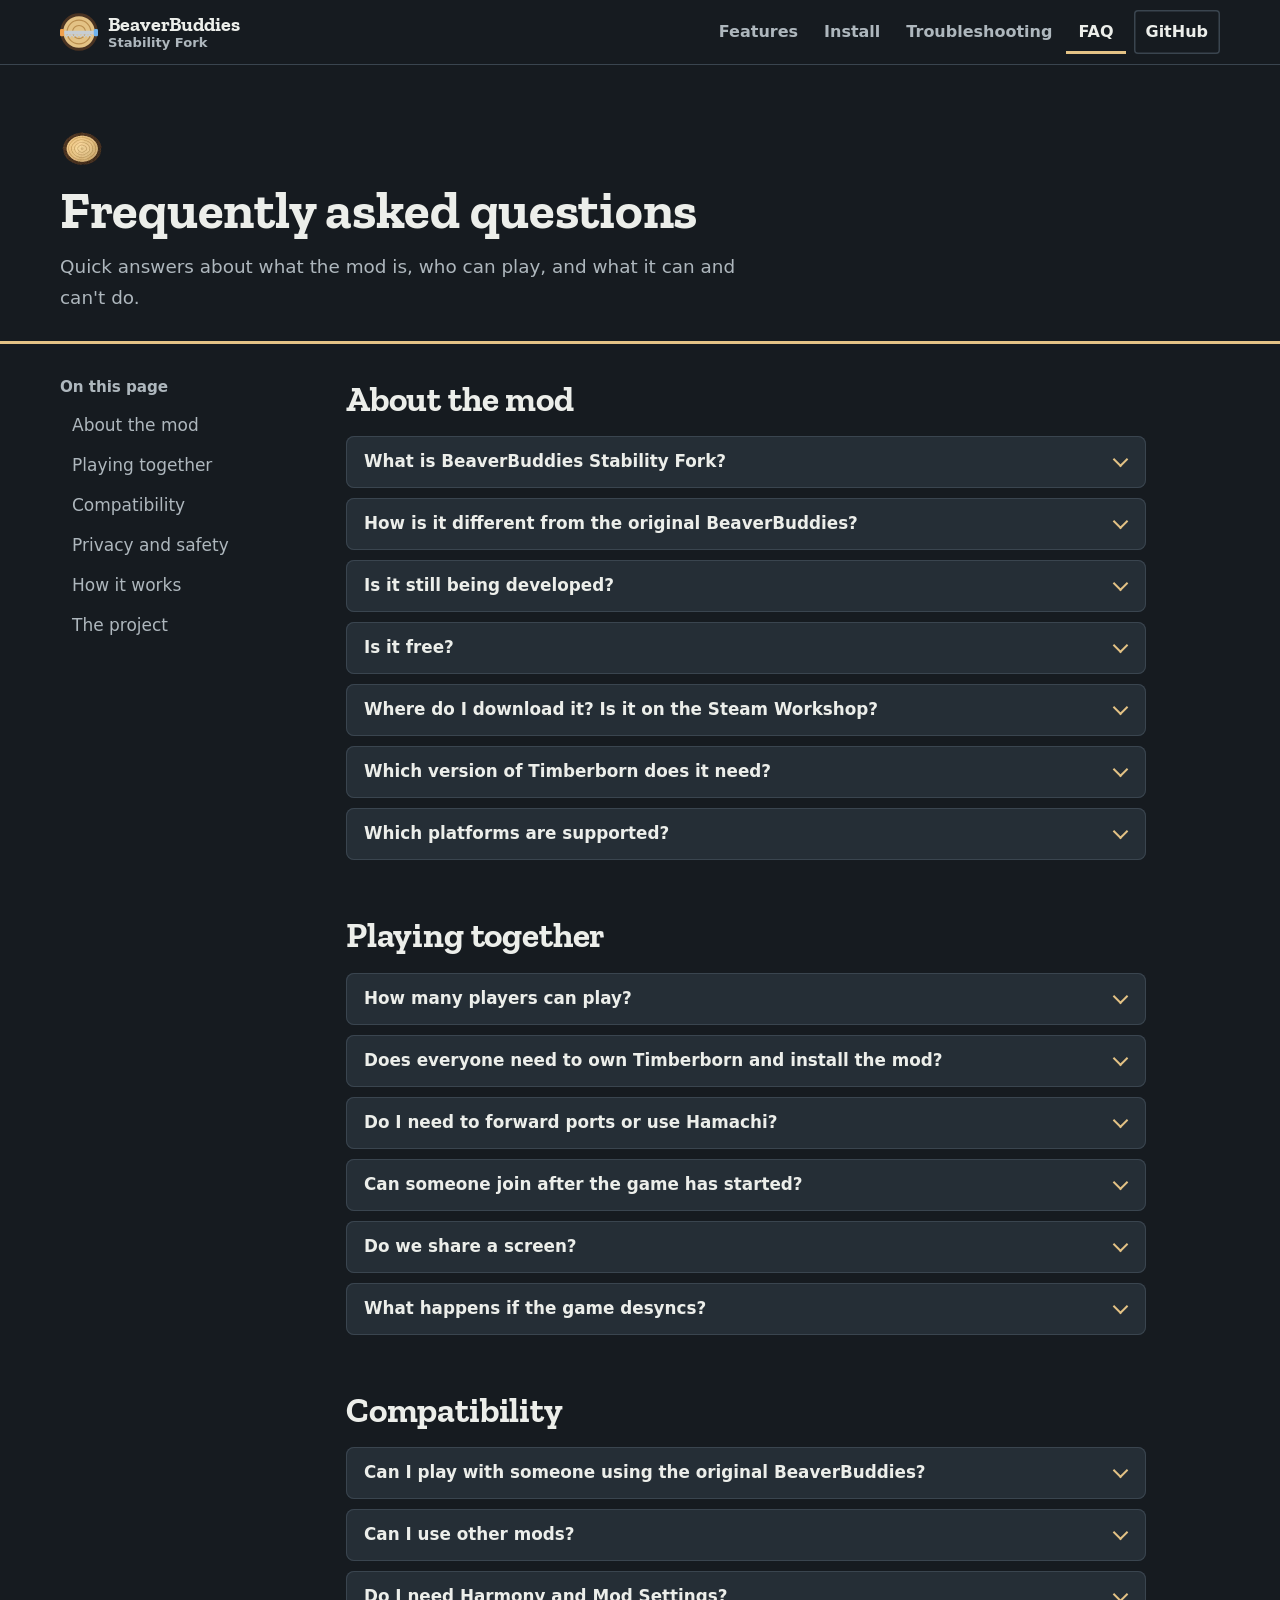
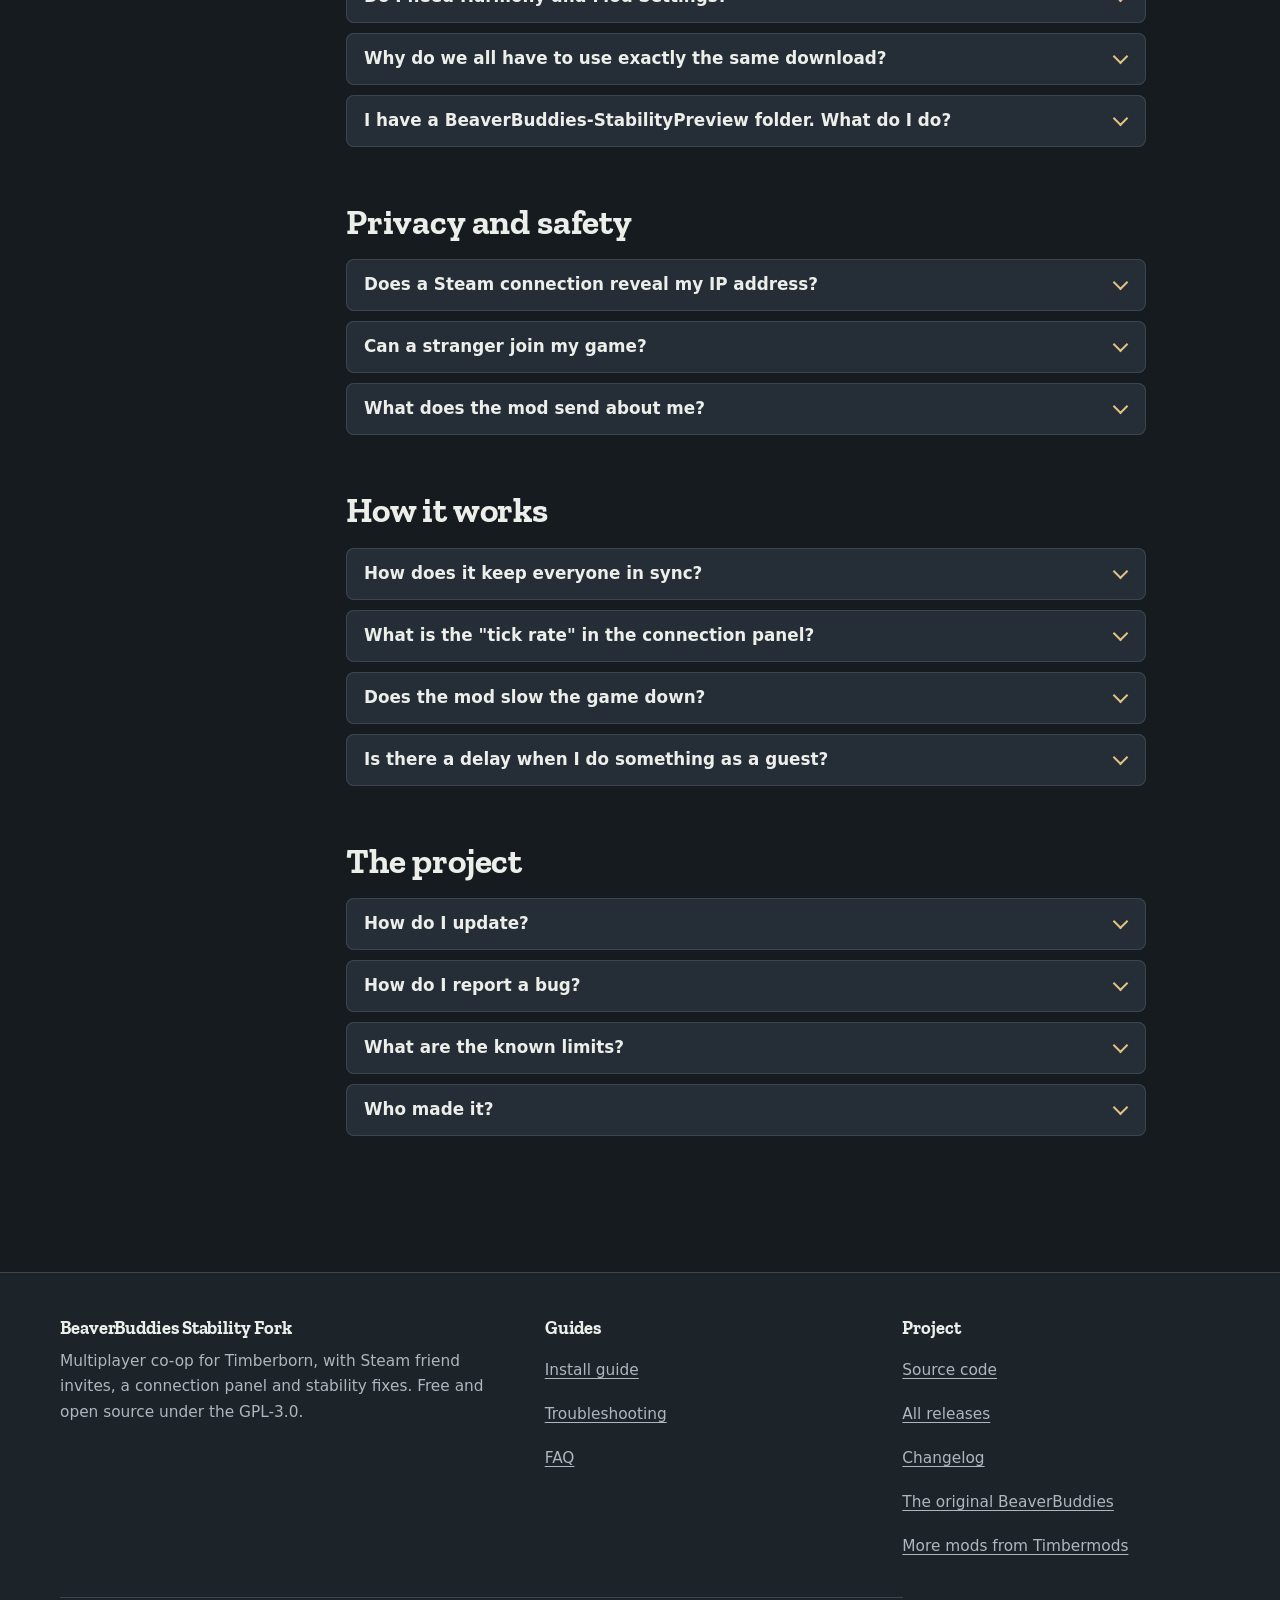
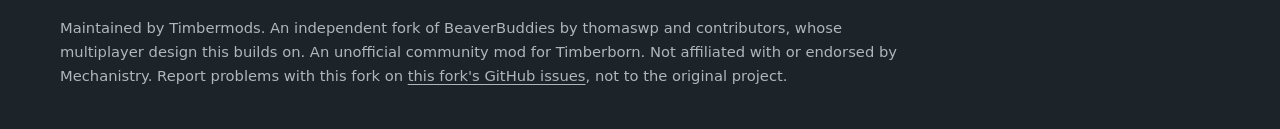
==== commit c9efcc8e: "Docs and site: short, plain player text; developer detail moves to DEVELOPING.md The README, the web" ====
--- a/docs/faq.html
+++ b/docs/faq.html
@@ -34,7 +34,7 @@
   <div class="container">
     <span class="round" aria-hidden="true"></span>
     <h1>Frequently asked questions</h1>
-    <p>Quick answers about what the mod is, who can play, and what it can and cannot do.</p>
+    <p>Quick answers about what the mod is, who can play, and what it can and can't do.</p>
   </div>
 </div>
 
@@ -59,7 +59,7 @@
       <details class="q">
         <summary>What is BeaverBuddies Stability Fork?</summary>
         <div class="answer">
-          <p>It is a multiplayer co-op mod for Timberborn: you and your friends build one colony together, in real time, each with your own camera and interface. It is an independent fork of the original <a href="https://github.com/thomaswp/BeaverBuddies">BeaverBuddies</a> by thomaswp and contributors, and keeps everything the original does.</p>
+          <p>A multiplayer co-op mod for Timberborn: you and your friends build one colony together in real time, each with your own camera. It's an independent fork of the original <a href="https://github.com/thomaswp/BeaverBuddies">BeaverBuddies</a> by thomaswp and contributors, and keeps everything the original does.</p>
         </div>
       </details>
 
@@ -67,48 +67,48 @@
         <summary>How is it different from the original BeaverBuddies?</summary>
         <div class="answer">
           <ul>
-            <li><b>Steam friend invites</b> on Valve's current networking API, with no port forwarding.</li>
-            <li>An in-game <b>connection panel</b> with players, ping, sync status and tick rate.</li>
-            <li><b>Player activity</b>: teammates' cursors, selection outlines and Viewing / Editing labels, with per-player cursor styling.</li>
-            <li><b>Fixes</b> for a water desync that depended on frame rate, an animation crash, random-number, saving and demolition problems, and more.</li>
-            <li><b>Clearer failures</b>: a mismatched build is refused before the save is sent, and failed connections and actions end with a plain-language reason.</li>
+            <li><b>Steam friend invites</b>, with no port forwarding.</li>
+            <li>A <b>connection panel</b> with players, pings, sync status, a chat box and a speed boost.</li>
+            <li><b>Teammates' cursors</b>, selection outlines and Viewing / Editing labels, each cursor styled as you like.</li>
+            <li><b>Fixes</b> for a water desync, an animation crash, random-number, saving and demolition problems, and more.</li>
+            <li><b>Clearer failures</b>: a different build is refused before the save is sent, and a failure says why.</li>
           </ul>
-          <p>The <a href="index.html#stability">home page</a> and the <a href="https://github.com/timbermods/BeaverBuddies-Stability-Fork/blob/main/STABILITY-CHANGELOG.md">changelog</a> have the details, including how well each fix is confirmed.</p>
+          <p>The <a href="index.html#stability">home page</a> and the <a href="https://github.com/timbermods/BeaverBuddies-Stability-Fork/blob/main/STABILITY-CHANGELOG.md">changelog</a> say how well each fix is confirmed.</p>
         </div>
       </details>
 
       <details class="q">
         <summary>Is it still being developed?</summary>
         <div class="answer">
-          <p>It gets bug fixes and updates for new Timberborn versions, but no new features, so please <a href="https://github.com/timbermods/BeaverBuddies-Stability-Fork/issues">report problems</a>. New features go into <a href="https://github.com/timbermods/BeaverBuddies-MultiColony">BeaverBuddies MultiColony</a>, which includes everything here and can also give each player their own colony. It's still in beta; don't enable both mods at once.</p>
+          <p>It gets bug fixes and updates for new Timberborn versions, but no new features, so please <a href="https://github.com/timbermods/BeaverBuddies-Stability-Fork/issues">report problems</a>. New features go into <a href="https://github.com/timbermods/TimberTogether">Timber Together</a>, which includes everything here and can also give each player their own colony. It's still in beta. Don't enable both mods at once.</p>
         </div>
       </details>
 
       <details class="q">
         <summary>Is it free?</summary>
         <div class="answer">
-          <p>Yes. It is free and open source under the GNU General Public License v3.0, and the original authorship and license are preserved.</p>
+          <p>Yes. It's free and open source under the GNU General Public License v3.0, with the original authorship and license preserved.</p>
         </div>
       </details>
 
       <details class="q">
         <summary>Where do I download it? Is it on the Steam Workshop?</summary>
         <div class="answer">
-          <p>This fork is distributed through <a href="https://github.com/timbermods/BeaverBuddies-Stability-Fork/releases">GitHub Releases</a> only. It is not on the Steam Workshop or mod.io; the pages you may find there belong to the original project.</p>
+          <p>Only on <a href="https://github.com/timbermods/BeaverBuddies-Stability-Fork/releases">GitHub Releases</a>. The Steam Workshop and mod.io pages belong to the original project.</p>
         </div>
       </details>
 
       <details class="q">
         <summary>Which version of Timberborn does it need?</summary>
         <div class="answer">
-          <p>It is built and tested against Timberborn <b>1.1.2.4</b>, and needs at least 1.1. Every player installs the same version of the mod and runs the same game version, because the mod compares both when someone joins.</p>
+          <p>It's built and tested for Timberborn <b>1.1.2.4</b>, and needs at least 1.1. Every player runs the same game version and the same mod download: the mod compares both when someone joins.</p>
         </div>
       </details>
 
       <details class="q">
         <summary>Which platforms are supported?</summary>
         <div class="answer">
-          <p>It has been tested on <b>Windows with the Steam version</b> of Timberborn. Steam invites need the Steam version. Other stores, macOS and Linux have not been tested by this fork.</p>
+          <p>It's tested on <b>Windows with the Steam version</b> of Timberborn. Steam invites need the Steam version. Other stores, macOS and Linux haven't been tested.</p>
         </div>
       </details>
     </section>
@@ -119,42 +119,42 @@
       <details class="q">
         <summary>How many players can play?</summary>
         <div class="answer">
-          <p>It has been tested with <b>two players</b>. Larger groups have not been tried by this fork, so treat them as untested.</p>
+          <p>It's tested with <b>two players</b>. Larger groups haven't been tried.</p>
         </div>
       </details>
 
       <details class="q">
         <summary>Does everyone need to own Timberborn and install the mod?</summary>
         <div class="answer">
-          <p>Yes. Every player needs their own copy of the game and the same mod download. Only the host needs the save: guests receive a copy of it when they join, stored under <b>Online Games</b>.</p>
+          <p>Yes. Every player needs their own copy of the game and the same mod download. Only the host needs the save: guests get a copy when they join, under <b>Online Games</b>.</p>
         </div>
       </details>
 
       <details class="q">
         <summary>Do I need to forward ports or use Hamachi?</summary>
         <div class="answer">
-          <p>Not with a <b>Steam invite</b>. For a direct IP connection, the default port is 25565 and your router must forward it. A virtual LAN such as Hamachi also works and avoids port forwarding.</p>
+          <p>Not with a <b>Steam invite</b>. For direct IP, the host's router must forward port 25565. A virtual LAN such as Hamachi also works, without port forwarding.</p>
         </div>
       </details>
 
       <details class="q">
         <summary>Can someone join after the game has started?</summary>
         <div class="answer">
-          <p>No. Nobody can join once the host chooses <b>Start Game</b>, or once anyone has placed, marked or changed something while the game waited to start. Everyone starts from the same save, and a running game cannot be handed to a newcomer. Save, host again, and invite them.</p>
+          <p>No. Nobody can join once the host unpauses, or once anyone has built, marked or changed something. Everyone must start from the same save, so save, host that save again and invite them.</p>
         </div>
       </details>
 
       <details class="q">
         <summary>Do we share a screen?</summary>
         <div class="answer">
-          <p>No. It is one shared colony, but every player has their own camera and interface. You see teammates' cursors and selections, and you can ping the map.</p>
+          <p>No. It's one shared colony, but every player has their own camera and interface. You see teammates' cursors and selections, and you can ping the map.</p>
         </div>
       </details>
 
       <details class="q">
         <summary>What happens if the game desyncs?</summary>
         <div class="answer">
-          <p>The game tells you. The host chooses <b>Save and Rehost</b>, and guests choose <b>Reconnect (wait for Rehost)</b>, which joins the way they joined: a direct IP guest redials the address it used, and a Steam guest joins the host's new Steam lobby if Steam shows it (the host has <b>Allow Friends to Join Directly via Steam</b> on); otherwise a Steam guest accepts the host's new invite. This fork removes many known causes of desyncs, but it cannot promise none, so keep backups of your saves. See <a href="troubleshooting.html#desync">Troubleshooting</a>.</p>
+          <p>The game tells you. The host chooses <b>Save and Rehost</b>, then guests choose <b>Reconnect (wait for Rehost)</b>. This fork removes many known causes but can't promise none, so keep backups of your saves. See <a href="troubleshooting.html#desync">Troubleshooting</a>.</p>
         </div>
       </details>
     </section>
@@ -165,14 +165,14 @@
       <details class="q">
         <summary>Can I play with someone using the original BeaverBuddies?</summary>
         <div class="answer">
-          <p>No. Every player must run the exact same build, so a mixed session is refused. The original and this fork also share a mod ID, so you cannot have both installed at once.</p>
+          <p>No. Every player must run the exact same build, so a mixed session is refused. The two also share a mod ID, so you can't have both installed.</p>
         </div>
       </details>
 
       <details class="q">
         <summary>Can I use other mods?</summary>
         <div class="answer">
-          <p>Yes, but every player should have the same mods at the same versions. When someone joins, both players are shown a warning if their mod lists differ, naming the mods that are on only one computer or at different versions. It is only a warning: mods that only change the interface are usually harmless, but a mod that changes the simulation will make the games drift apart, and a guest missing a mod that sends its own multiplayer actions (MixedStorage, for example) is stopped at the first such action, with the mod named. Settings that affect the simulation (for example <b>Reduce the number of forced pauses</b>) are not compared and should match too. See <a href="troubleshooting.html#mods-differ">Troubleshooting</a>.</p>
+          <p>Yes, but every player should have the same mods at the same versions. You're warned when someone joins with a different list. Interface-only mods are usually harmless; a mod that changes the simulation causes desyncs. Settings aren't compared, so keep the ones that affect the simulation (such as <b>Reduce the number of forced pauses</b>) the same. See <a href="troubleshooting.html#mods-differ">Troubleshooting</a>.</p>
         </div>
       </details>
 
@@ -186,14 +186,14 @@
       <details class="q">
         <summary>Why do we all have to use exactly the same download?</summary>
         <div class="answer">
-          <p>The game must play out identically on every computer, and even a rebuilt copy of the same version can differ. So when someone joins, the mod compares the game version, its own version and its own files, and refuses any difference before the save is sent.</p>
+          <p>The game must play out identically on every computer, and even a rebuilt copy of the same version can differ. So when someone joins, the mod compares the game version and its own build, and refuses any difference.</p>
         </div>
       </details>
 
       <details class="q">
         <summary>I have a BeaverBuddies-StabilityPreview folder. What do I do?</summary>
         <div class="answer">
-          <p>That's an old name for this mod. Delete it from <code>Documents\Timberborn\Mods</code> before you copy in the new <code>BeaverBuddies-Stability-Fork</code> folder. The two share a mod ID, so having both would conflict.</p>
+          <p>That's an old name for this mod. Delete it from <code>Documents\Timberborn\Mods</code> before you copy in the new <code>BeaverBuddies-Stability-Fork</code> folder: the two share a mod ID and conflict.</p>
         </div>
       </details>
     </section>
@@ -204,21 +204,21 @@
       <details class="q">
         <summary>Does a Steam connection reveal my IP address?</summary>
         <div class="answer">
-          <p>Connections go directly between players when Steam can find a route and are otherwise relayed through Steam's network. Valve documents that relaying keeps players' IP addresses hidden from each other. With a <b>direct IP</b> connection, the host's address is shared with the players you give it to.</p>
+          <p>Steam connects players directly when it can and relays through its network otherwise. Valve documents that relaying keeps players' IP addresses hidden from each other. With <b>direct IP</b>, the host's address goes to the players it's given to.</p>
         </div>
       </details>
 
       <details class="q">
         <summary>Can a stranger join my game?</summary>
         <div class="answer">
-          <p>Not over Steam. The host opens a friends-only lobby and only accepts players who joined it, so someone who knows your Steam ID cannot connect. Over direct IP, anyone with your address and port can try to connect until you start the game, so share it only with people you trust.</p>
+          <p>Not over Steam: the host accepts players from its friends-only lobby only. Over direct IP, anyone with your address and port can try to connect until the game is running, so share it only with people you trust.</p>
         </div>
       </details>
 
       <details class="q">
         <summary>What does the mod send about me?</summary>
         <div class="answer">
-          <p>Other players in your session receive your game actions and, if <b>Player activity indicators</b> is on, your cursor position, selection, recent building edits and the display name and color you chose. This fork's builds contain no bug-report upload token, so the <b>Post Bug Report</b> button does not upload anything, and diagnostic files are written only to your own computer.</p>
+          <p>Other players in your session get your game actions. With <b>Player activity indicators</b> on, they also get your cursor, selection, recent edits, and the name and color you chose. This fork can't upload bug reports, and diagnostic files stay on your computer.</p>
         </div>
       </details>
     </section>
@@ -229,28 +229,28 @@
       <details class="q">
         <summary>How does it keep everyone in sync?</summary>
         <div class="answer">
-          <p>Everyone starts from the same save. Every action is sent to the host, which decides the tick it happens on and sends it to everyone. Because the game is deterministic, the same save and the same actions on the same ticks play out identically on every computer. The <a href="index.html#how-it-works">home page</a> explains it in a minute, and the <a href="https://github.com/thomaswp/BeaverBuddies/wiki/How-does-it-work%3F">original project's wiki</a> goes deeper.</p>
+          <p>Everyone starts from the same save. Every action goes to the host, which picks the tick it happens on and sends it to everyone. The same save and the same actions on the same ticks play out identically on every computer. The <a href="index.html#how-it-works">home page</a> explains it in a minute, and the <a href="https://github.com/thomaswp/BeaverBuddies/wiki/How-does-it-work%3F">original project's wiki</a> goes deeper.</p>
         </div>
       </details>
 
       <details class="q">
         <summary>What is the "tick rate" in the connection panel?</summary>
         <div class="answer">
-          <p>How many simulation ticks per second the game is running right now, averaged over about three seconds. It is around 1.7 at normal speed, rises with game speed, and drops to 0 when paused.</p>
+          <p>How many simulation ticks per second the game runs right now, averaged over about three seconds. It's about 1.7 at normal speed, rises with the game speed, and drops to 0 when paused.</p>
         </div>
       </details>
 
       <details class="q">
         <summary>Does the mod slow the game down?</summary>
         <div class="answer">
-          <p>Normal play has little overhead, and this fork has trimmed some of the work the mod does every tick and every frame. The one big exception is <b>Always Use Detailed Logging</b>, which records a lot of extra detail for diagnosing desyncs. Leave it off unless you are hunting a desync.</p>
+          <p>Normal play has little overhead. The exception is <b>Always Use Detailed Logging</b>, which records extra detail for diagnosing desyncs. Leave it off unless you're asked to turn it on.</p>
         </div>
       </details>
 
       <details class="q">
         <summary>Is there a delay when I do something as a guest?</summary>
         <div class="answer">
-          <p>A little. A guest's action goes to the host, which schedules it on a tick and sends it back, so it appears a short moment after you click. This fork removes about half a tick of that delay (roughly 0.3 seconds at normal speed) by sending your actions immediately, and over Steam the delay no longer grows as the game speeds up.</p>
+          <p>A little. A guest's action goes to the host, which puts it on a tick and sends it back, so it shows a moment after you click. This fork sends your actions at once, which saves about 0.3 seconds at normal speed. Over Steam the delay doesn't grow with the game speed.</p>
         </div>
       </details>
     </section>
@@ -261,14 +261,14 @@
       <details class="q">
         <summary>How do I update?</summary>
         <div class="answer">
-          <p>Download the new zip, close the game, and replace the <code>BeaverBuddies-Stability-Fork</code> folder (delete any <code>BeaverBuddies-StabilityPreview</code> folder too). Everyone updates together, because different builds will not join each other.</p>
+          <p>Download the new zip, close the game and replace the <code>BeaverBuddies-Stability-Fork</code> folder. Everyone updates together: different builds can't join each other.</p>
         </div>
       </details>
 
       <details class="q">
         <summary>How do I report a bug?</summary>
         <div class="answer">
-          <p>Open an issue on the <a href="https://github.com/timbermods/BeaverBuddies-Stability-Fork/issues">project's GitHub page</a> and attach every player's <code>Player.log</code>. <a href="troubleshooting.html#logs">Collecting logs</a> explains where to find them.</p>
+          <p>Open an issue on the <a href="https://github.com/timbermods/BeaverBuddies-Stability-Fork/issues">project's GitHub page</a> with every player's <code>Player.log</code>. <a href="troubleshooting.html#logs">Collecting logs</a> says where they are.</p>
         </div>
       </details>
 
@@ -276,12 +276,12 @@
         <summary>What are the known limits?</summary>
         <div class="answer">
           <ul>
-            <li>Every player installs the same version of the mod (the same download) and runs the same game version. Other mods should match (you get a warning when they do not), and settings are not compared.</li>
-            <li>Nobody can join after <b>Start Game</b>, or once something has been placed, marked or changed while the game waited to start.</li>
+            <li>Every player installs the same download and runs the same game version. Other mods should match (you're warned when they don't), and settings aren't compared.</li>
+            <li>Nobody can join once the host unpauses, or once something has been built, marked or changed.</li>
             <li>Desyncs can still happen.</li>
             <li>Tested with two players on Windows and Steam only.</li>
-            <li>Text added by this fork is English only. Other languages show the English text for those strings.</li>
-            <li>One fix, for a demolition selection that includes already-demolished buildings, has automated tests but has not been confirmed in a live session, and the newest fixes have not been played yet; several others were in builds that were played but their exact situations were never set up on purpose (see the <a href="https://github.com/timbermods/BeaverBuddies-Stability-Fork/blob/main/STABILITY-CHANGELOG.md">changelog</a>).</li>
+            <li>Text this fork adds is English only.</li>
+            <li>One fix, for demolishing a selection that includes already-demolished buildings, has automated tests but hasn't been confirmed in a live session. Several others were in builds that were played, but their exact situations were never set up on purpose (see the <a href="https://github.com/timbermods/BeaverBuddies-Stability-Fork/blob/main/STABILITY-CHANGELOG.md">changelog</a>).</li>
           </ul>
         </div>
       </details>
@@ -289,7 +289,7 @@
       <details class="q">
         <summary>Who made it?</summary>
         <div class="answer">
-          <p>The multiplayer design and most of the code come from the original <a href="https://github.com/thomaswp/BeaverBuddies">BeaverBuddies</a> by thomaswp and contributors. This fork is maintained by <a href="https://github.com/timbermods">Timbermods</a>. It is an unofficial community mod for Timberborn and is not affiliated with or endorsed by Mechanistry.</p>
+          <p>The multiplayer design and most of the code come from the original <a href="https://github.com/thomaswp/BeaverBuddies">BeaverBuddies</a> by thomaswp and contributors. This fork is maintained by <a href="https://github.com/timbermods">Timbermods</a>. It's an unofficial community mod for Timberborn, not affiliated with or endorsed by Mechanistry.</p>
         </div>
       </details>
     </section>
--- a/docs/assets/style.css
+++ b/docs/assets/style.css
@@ -97,14 +97,12 @@
 .status p { margin: 0; }
 .status p + p { margin-top: .5em; color: var(--muted); font-size: .96rem; }
 
-/* the saw across the log: two handles, one blade, pulled in rhythm */
+/* one shared colony from above: the host's cursor has a house selected, a friend's lays a path */
 .saw-figure { margin: 0; }
-.saw { display: block; width: 100%; height: auto; }
+.coop-map { display: block; width: 100%; height: auto; }
 @media (prefers-reduced-motion: no-preference) {
-  .saw .blade-group { animation: pull 3.2s cubic-bezier(.45, 0, .55, 1) infinite; }
-  .saw .dust { animation: dust 3.2s ease-out infinite; }
-  @keyframes pull { 0%, 100% { transform: translateX(-24px); } 50% { transform: translateX(24px); } }
-  @keyframes dust { 0%, 25% { opacity: 0; transform: translateY(0); } 50% { opacity: .9; } 100% { opacity: 0; transform: translateY(26px); } }
+  .coop-map .cursor-guest { animation: guest-lay 4.8s cubic-bezier(.45, 0, .55, 1) infinite; }
+  @keyframes guest-lay { 0%, 100% { transform: translateY(-40px); } 55%, 80% { transform: translateY(0); } }
 }
 .saw-figure figcaption { margin-top: 8px; font-size: .95rem; color: var(--muted); text-align: center; }
 
